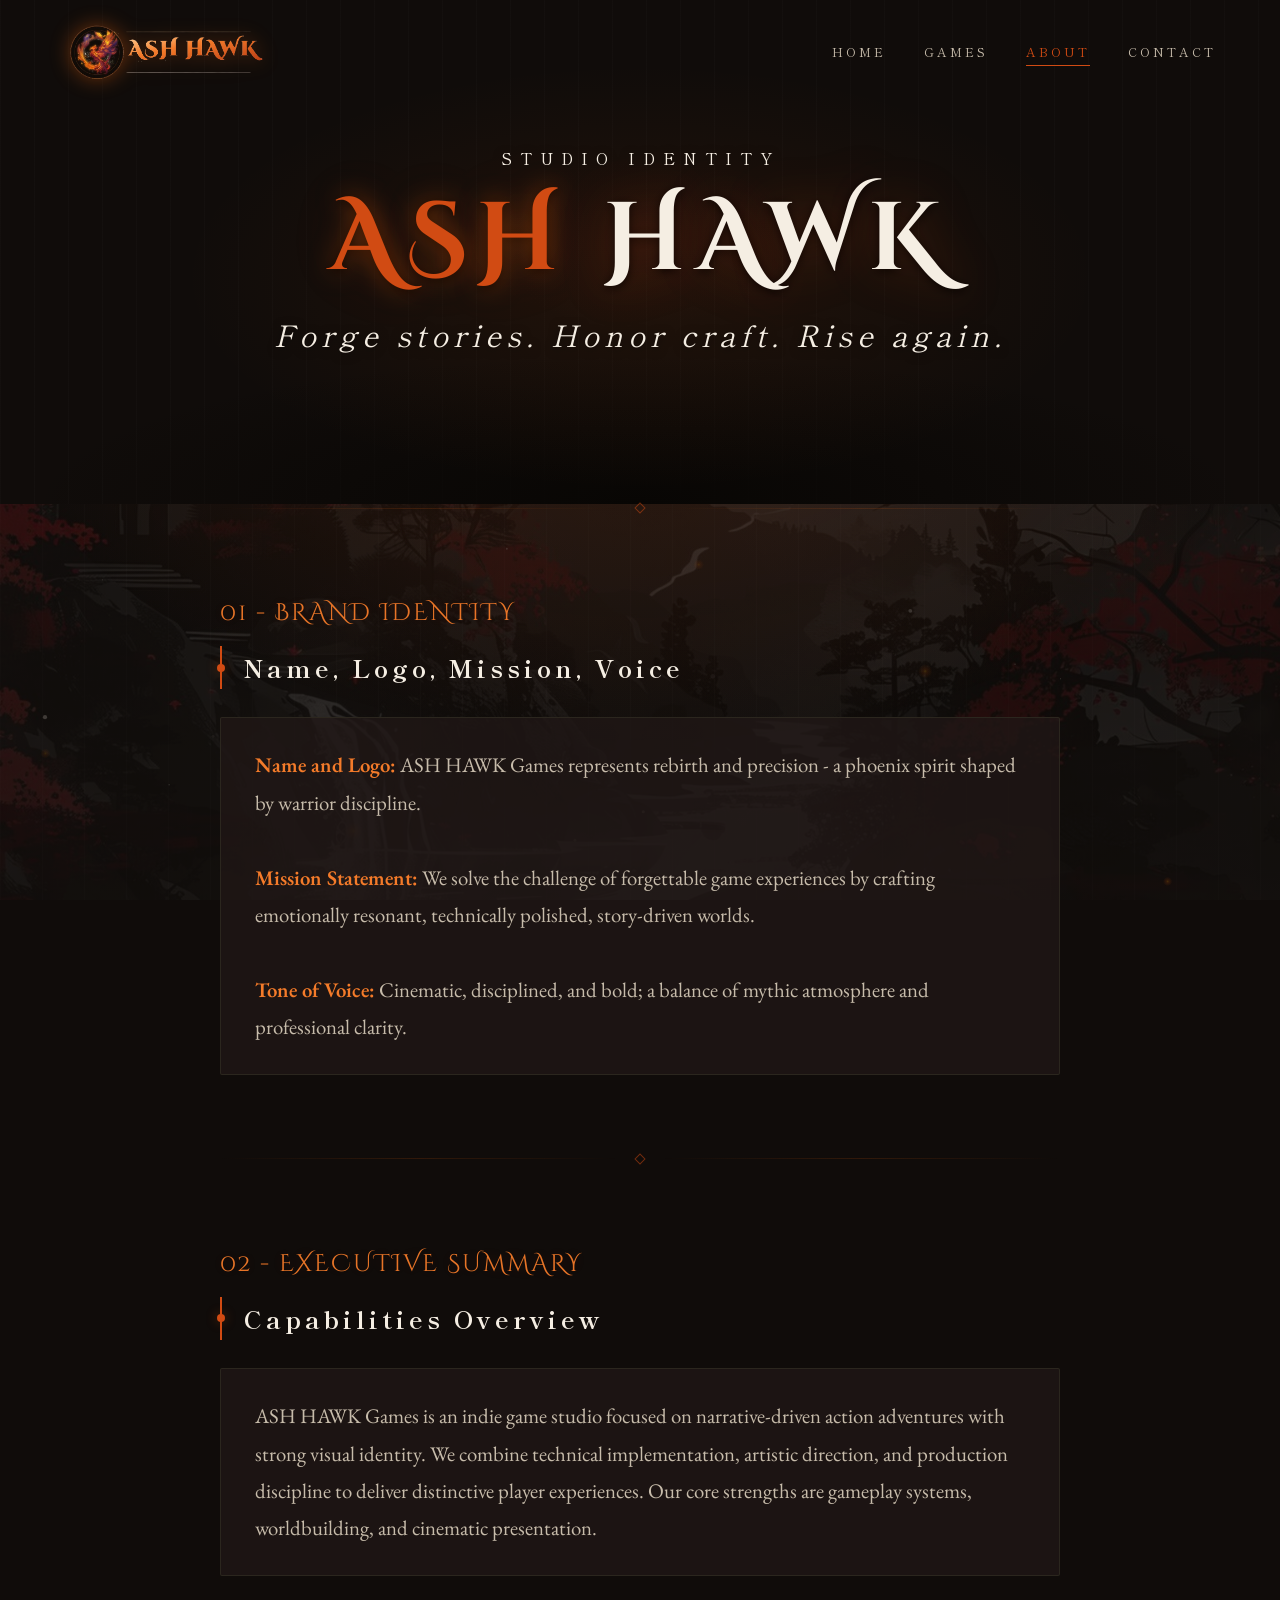
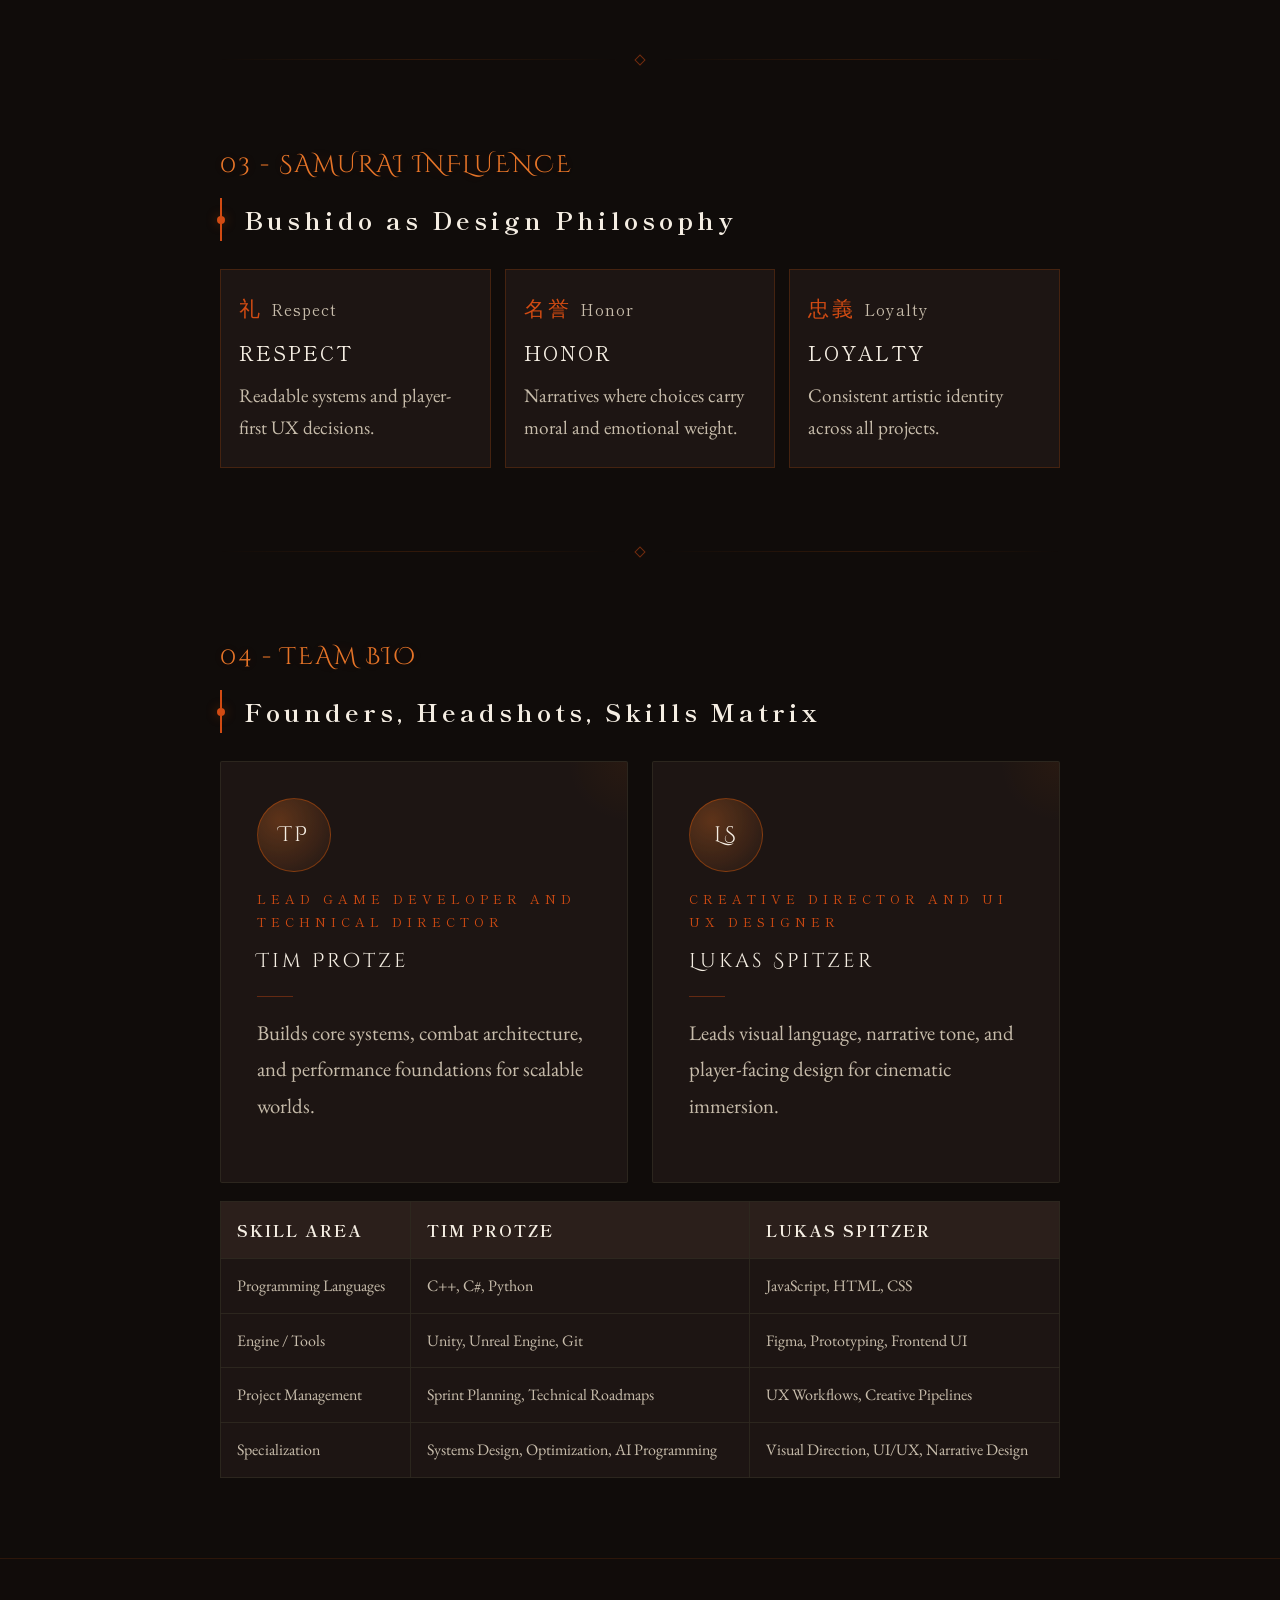
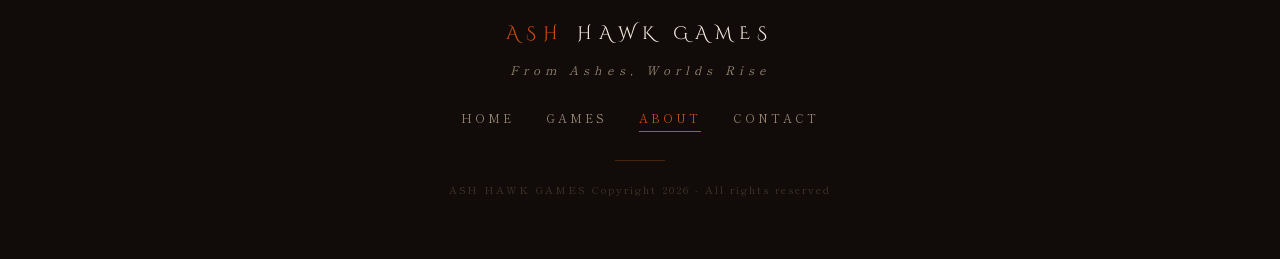
==== about.html @ 876982b3 "Website for english class" ====
﻿<!DOCTYPE html>
<html lang="en">
<head>
  <meta charset="UTF-8">
  <meta name="viewport" content="width=device-width, initial-scale=1.0">
  <title>About - ASH HAWK</title>
  <link rel="preconnect" href="https://fonts.googleapis.com">
  <link rel="preconnect" href="https://fonts.gstatic.com" crossorigin>
  <link href="https://fonts.googleapis.com/css2?family=Cinzel+Decorative:wght@400;700;900&family=Shippori+Mincho:wght@400;500;600;700;800&family=EB+Garamond:ital,wght@0,400;0,500;1,400&display=swap" rel="stylesheet">
  <link rel="stylesheet" href="styles.css">
</head>
<body>
<canvas id="particles"></canvas>

<header>
  <a href="index.html" class="logo-link">
    <img src="assets/ash-hawk-phoenix-logo_2.png" alt="ASH HAWK Games logo" class="site-logo">
  </a>
  <nav>
    <a href="index.html">Home</a>
    <a href="games.html">Games</a>
    <a href="about.html">About</a>
    <a href="contact.html">Contact</a>
  </nav>
</header>

<section class="hero" style="min-height:56vh;">
  <div class="hero-bg"></div>
  <div class="hero-content">
    <p class="hero-eyebrow">Studio Identity</p>
    <h1 class="hero-title"><span class="accent">ASH</span> HAWK</h1>
    <p class="hero-tagline">Forge stories. Honor craft. Rise again.</p>
  </div>
</section>

<main>
  <div class="page-divider"><span class="divider-diamond"></span></div>

  <section class="section">
    <span class="section-label">01 - Brand Identity</span>
    <h2 class="section-title">Name, Logo, Mission, Voice</h2>
    <div class="card">
      <b>Name and Logo:</b> ASH HAWK Games represents rebirth and precision - a phoenix spirit shaped by warrior discipline.<br><br>
      <b>Mission Statement:</b> We solve the challenge of forgettable game experiences by crafting emotionally resonant, technically polished, story-driven worlds.<br><br>
      <b>Tone of Voice:</b> Cinematic, disciplined, and bold; a balance of mythic atmosphere and professional clarity.
    </div>
  </section>

  <div class="page-divider"><span class="divider-diamond"></span></div>

  <section class="section">
    <span class="section-label">02 - Executive Summary</span>
    <h2 class="section-title">Capabilities Overview</h2>
    <div class="card">
      ASH HAWK Games is an indie game studio focused on narrative-driven action adventures with strong visual identity.
      We combine technical implementation, artistic direction, and production discipline to deliver distinctive player experiences.
      Our core strengths are gameplay systems, worldbuilding, and cinematic presentation.
    </div>
  </section>

  <div class="page-divider"><span class="divider-diamond"></span></div>

  <section class="section">
    <span class="section-label">03 - Samurai Influence</span>
    <h2 class="section-title">Bushido as Design Philosophy</h2>
    <div class="samurai-grid">
      <article class="samurai-card">
        <p class="samurai-key">礼 <span class="kanji-translation">Respect</span></p>
        <p class="samurai-meaning">Respect</p>
        <p class="samurai-text">Readable systems and player-first UX decisions.</p>
      </article>
      <article class="samurai-card">
        <p class="samurai-key">名誉 <span class="kanji-translation">Honor</span></p>
        <p class="samurai-meaning">Honor</p>
        <p class="samurai-text">Narratives where choices carry moral and emotional weight.</p>
      </article>
      <article class="samurai-card">
        <p class="samurai-key">忠義 <span class="kanji-translation">Loyalty</span></p>
        <p class="samurai-meaning">Loyalty</p>
        <p class="samurai-text">Consistent artistic identity across all projects.</p>
      </article>
    </div>
  </section>

  <div class="page-divider"><span class="divider-diamond"></span></div>

  <section class="section">
    <span class="section-label">04 - Team Bio</span>
    <h2 class="section-title">Founders, Headshots, Skills Matrix</h2>
    <div class="team-grid">
      <article class="team-card">
        <div class="headshot-placeholder">TP</div>
        <div class="team-role">Lead Game Developer and Technical Director</div>
        <div class="team-name">Tim Protze</div>
        <div class="team-rule"></div>
        <p class="team-bio">
          Builds core systems, combat architecture, and performance foundations for scalable worlds.
        </p>
      </article>
      <article class="team-card">
        <div class="headshot-placeholder">LS</div>
        <div class="team-role">Creative Director and UI UX Designer</div>
        <div class="team-name">Lukas Spitzer</div>
        <div class="team-rule"></div>
        <p class="team-bio">
          Leads visual language, narrative tone, and player-facing design for cinematic immersion.
        </p>
      </article>
    </div>

    <div class="skills-matrix-wrap">
      <table class="skills-matrix">
        <thead>
          <tr>
            <th>Skill Area</th>
            <th>Tim Protze</th>
            <th>Lukas Spitzer</th>
          </tr>
        </thead>
        <tbody>
          <tr>
            <td>Programming Languages</td>
            <td>C++, C#, Python</td>
            <td>JavaScript, HTML, CSS</td>
          </tr>
          <tr>
            <td>Engine / Tools</td>
            <td>Unity, Unreal Engine, Git</td>
            <td>Figma, Prototyping, Frontend UI</td>
          </tr>
          <tr>
            <td>Project Management</td>
            <td>Sprint Planning, Technical Roadmaps</td>
            <td>UX Workflows, Creative Pipelines</td>
          </tr>
          <tr>
            <td>Specialization</td>
            <td>Systems Design, Optimization, AI Programming</td>
            <td>Visual Direction, UI/UX, Narrative Design</td>
          </tr>
        </tbody>
      </table>
    </div>
  </section>
</main>

<footer>
  <div class="footer-logo"><span>ASH</span> HAWK GAMES</div>
  <div class="footer-tagline">From Ashes, Worlds Rise</div>
  <nav class="footer-nav">
    <a href="index.html">Home</a>
    <a href="games.html">Games</a>
    <a href="about.html">About</a>
    <a href="contact.html">Contact</a>
  </nav>
  <div class="footer-rule"></div>
  <p class="footer-copy">ASH HAWK GAMES Copyright 2026 - All rights reserved</p>
</footer>

<script src="script.js"></script>
</body>
</html>
---- styles.css ----
﻿/* ============================================================
   ASH HAWK GAMES - STYLES
   Ghost of Tsushima x Phoenix from Ash
   ============================================================ */

@import url('https://fonts.googleapis.com/css2?family=Cinzel+Decorative:wght@400;700;900&family=Shippori+Mincho:wght@400;500;600;700;800&family=EB+Garamond:ital,wght@0,400;0,500;1,400&display=swap');

/* === VARIABLES === */
:root {
  --black:      #100c0a;
  --deep:       #171110;
  --dark:       #211816;
  --ash-dark:   #2a1f1b;
  --ash:        #3a2c26;
  --ember:      #d14b13;
  --ember-light:#f47b2a;
  --fire:       #ffb347;
  --crimson:    #9f2a20;
  --silver:     #c7bcab;
  --cream:      #f5eee3;
  --muted:      #9b8874;

  --font-title: 'Cinzel Decorative', serif;
  --font-jp:    'Shippori Mincho', serif;
  --font-body:  'EB Garamond', serif;

  --trans: 0.4s cubic-bezier(0.25,0.46,0.45,0.94);
  --glow: 0 0 25px rgba(212,88,10,0.5), 0 0 60px rgba(212,88,10,0.15);
  --glow-sm: 0 0 12px rgba(212,88,10,0.4);
}

/* === RESET === */
*, *::before, *::after { box-sizing: border-box; margin: 0; padding: 0; }

html { scroll-behavior: smooth; }

body {
  background: var(--black);
  color: var(--cream);
  font-family: var(--font-body);
  font-size: 1.1rem;
  line-height: 1.75;
  overflow-x: hidden;
  position: relative;
}

body::before {
  content: '';
  position: fixed;
  inset: 0;
  background:
    linear-gradient(to bottom, rgba(16,12,10,0.72), rgba(16,12,10,0.82)),
    url("assets/red-and-black-japanese-scenery-painting.jpg");
  background-size: cover, cover;
  background-position: center, center;
  background-repeat: no-repeat;
  opacity: 0.66;
  z-index: -2;
  pointer-events: none;
}

body::after {
  content: '';
  position: fixed;
  inset: 0;
  background:
    radial-gradient(ellipse 74% 60% at 50% 42%, rgba(209,75,19,0.14), transparent 68%),
    repeating-linear-gradient(
      90deg,
      rgba(255,255,255,0.012) 0px,
      rgba(255,255,255,0.012) 1px,
      transparent 1px,
      transparent 42px
    );
  z-index: -1;
  pointer-events: none;
}

img, svg { display: block; }

::-webkit-scrollbar { width: 3px; }
::-webkit-scrollbar-track { background: var(--black); }
::-webkit-scrollbar-thumb { background: var(--ember); border-radius: 2px; }

/* === CANVAS PARTICLES === */
#particles {
  position: fixed;
  inset: 0;
  pointer-events: none;
  z-index: 0;
}

/* === HEADER === */
header {
  position: fixed;
  top: 0; left: 0; right: 0;
  z-index: 100;
  display: flex;
  align-items: center;
  justify-content: space-between;
  padding: 22px 64px;
  transition: var(--trans);
}

header.scrolled {
  background: rgba(16,12,10,0.78);
  backdrop-filter: blur(14px);
  -webkit-backdrop-filter: blur(14px);
  border-bottom: 1px solid rgba(209,75,19,0.32);
  padding: 14px 64px;
}

.logo-link {
  text-decoration: none;
  display: flex;
  align-items: center;
  line-height: 0;
}

.site-logo {
  width: clamp(148px, 16vw, 210px);
  height: auto;
  filter: drop-shadow(0 0 10px rgba(212,88,10,0.45));
  transition: transform var(--trans), filter var(--trans), opacity var(--trans);
}

.logo-link:hover .site-logo {
  transform: translateY(-1px) scale(1.02);
  filter: drop-shadow(0 0 14px rgba(244,123,42,0.55));
  opacity: 0.96;
}

nav { display: flex; gap: 38px; }

nav a {
  font-family: var(--font-jp);
  font-size: 0.78rem;
  letter-spacing: 3px;
  text-transform: uppercase;
  color: var(--silver);
  text-decoration: none;
  position: relative;
  padding-bottom: 3px;
  transition: color var(--trans);
}

nav a::after {
  content: '';
  position: absolute;
  bottom: 0; left: 0;
  width: 0; height: 1px;
  background: var(--ember);
  transition: width var(--trans);
}

nav a:hover, nav a.active { color: var(--cream); }
nav a:hover::after, nav a.active::after { width: 100%; }
nav a.active { color: var(--ember); }

/* === HERO === */
.hero {
  position: relative;
  min-height: 100vh;
  display: flex;
  align-items: center;
  justify-content: center;
  overflow: hidden;
  z-index: 1;
}

.hero-bg {
  position: absolute;
  inset: 0;
  background:
    radial-gradient(ellipse 55% 65% at 50% 55%, rgba(212,88,10,0.09) 0%, transparent 65%),
    radial-gradient(ellipse 25% 30% at 50% 48%, rgba(140,26,26,0.07) 0%, transparent 55%),
    radial-gradient(ellipse 80% 50% at 50% 100%, rgba(8,6,4,1) 0%, transparent 60%),
    repeating-linear-gradient(
      90deg,
      rgba(255,255,255,0.015) 0px,
      rgba(255,255,255,0.015) 1px,
      transparent 1px,
      transparent 34px
    ),
    var(--black);
}

.hero-phoenix-bg {
  position: absolute;
  inset: 0;
  z-index: 1;
  background-image:
    linear-gradient(to bottom, rgba(16,12,10,0.14) 0%, rgba(16,12,10,0.42) 58%, rgba(16,12,10,0.72) 100%),
    radial-gradient(ellipse 68% 60% at 50% 44%, rgba(244,123,42,0.18) 0%, rgba(244,123,42,0.05) 58%, transparent 78%),
    url("assets/red-and-black-japanese-scenery-painting.jpg");
  background-size: cover, cover, cover;
  background-position: center, center, center 44%;
  background-repeat: no-repeat;
  filter: saturate(1.12) contrast(1.04) brightness(0.9);
  opacity: 1;
  animation: heroBgBreath 9s ease-in-out infinite;
}

.hero-phoenix-bg::after {
  content: "";
  position: absolute;
  left: 0;
  right: 0;
  bottom: 0;
  height: 34%;
  background: linear-gradient(to bottom, rgba(16,12,10,0), rgba(16,12,10,0.5) 56%, rgba(16,12,10,0.7) 100%);
}

.hero-fire-glow {
  position: absolute;
  inset: 0;
  z-index: 2;
  background:
    radial-gradient(ellipse 44% 34% at 50% 62%, rgba(244,123,42,0.22) 0%, rgba(244,123,42,0.08) 46%, transparent 72%),
    radial-gradient(ellipse 24% 22% at 12% 72%, rgba(255,179,71,0.2) 0%, transparent 70%),
    radial-gradient(ellipse 24% 22% at 88% 72%, rgba(255,179,71,0.18) 0%, transparent 70%);
  mix-blend-mode: screen;
  opacity: 0.64;
  pointer-events: none;
  animation: fireGlowPulse 4.8s ease-in-out infinite;
}

.hero-phoenix-figure {
  position: absolute;
  left: 50%;
  bottom: 44px;
  transform: translateX(-50%);
  width: min(610px, 70vw);
  z-index: 2;
  pointer-events: none;
  filter: drop-shadow(0 0 16px rgba(240,116,40,0.5)) drop-shadow(0 0 44px rgba(212,88,10,0.28));
  animation: phoenixFloat 4.8s ease-in-out infinite, phoenixFlicker 3.6s ease-in-out infinite;
}

.hero-phoenix-figure img {
  width: 100%;
  height: auto;
  object-fit: contain;
  opacity: 0.72;
}

@keyframes phoenixFloat {
  0%, 100% { transform: translateX(-50%) translateY(0) scale(1); }
  50% { transform: translateX(-50%) translateY(-10px) scale(1.015); }
}

@keyframes phoenixFlicker {
  0%, 100% { opacity: 0.92; }
  50% { opacity: 1; }
}

@keyframes heroBgBreath {
  0%, 100% { transform: scale(1); }
  50% { transform: scale(1.02); }
}

@keyframes fireGlowPulse {
  0%, 100% { opacity: 0.56; }
  50% { opacity: 0.72; }
}

/* Japanese circle motif */
.hero-circle {
  position: absolute;
  width: 380px;
  height: 380px;
  border-radius: 50%;
  border: 1px solid rgba(212,88,10,0.18);
  background: radial-gradient(circle, rgba(212,88,10,0.06) 0%, rgba(212,88,10,0.02) 40%, transparent 70%);
  top: 50%; left: 50%;
  transform: translate(-50%, -52%);
  animation: circleBreath 7s ease-in-out infinite;
}

.hero-circle-inner {
  position: absolute;
  width: 300px;
  height: 300px;
  border-radius: 50%;
  border: 1px solid rgba(212,88,10,0.1);
  top: 50%; left: 50%;
  transform: translate(-50%, -52%);
  animation: circleBreath 7s ease-in-out infinite 0.5s;
}

@keyframes circleBreath {
  0%,100% { opacity: 0.5; transform: translate(-50%,-52%) scale(1); }
  50%      { opacity: 1;   transform: translate(-50%,-52%) scale(1.025); border-color: rgba(212,88,10,0.3); }
}

/* Kanji vertical decorations */
.hero-kanji {
  position: absolute;
  top: 50%; transform: translateY(-50%);
  writing-mode: vertical-rl;
  font-family: var(--font-jp);
  font-size: 0.7rem;
  letter-spacing: 10px;
  color: rgba(154,144,128,0.22);
  user-select: none;
}
.hero-kanji--left  { left: 70px; }
.hero-kanji--right { right: 70px; text-orientation: mixed; }

/* Hero content */
.hero-content {
  position: relative;
  z-index: 4;
  text-align: center;
  display: flex;
  flex-direction: column;
  align-items: center;
  gap: 18px;
  animation: heroReveal 1.8s cubic-bezier(0.25,0.46,0.45,0.94) both;
  padding: 0;
  text-shadow: 0 2px 10px rgba(0,0,0,0.5);
}

@keyframes heroReveal {
  from { opacity: 0; transform: translateY(28px); }
  to   { opacity: 1; transform: translateY(0); }
}

.hero-eyebrow {
  font-family: var(--font-jp);
  font-size: 1.0rem;
  letter-spacing: 8px;
  color: var(--cream);
  text-transform: uppercase;
}

.hero-title {
  font-family: var(--font-title);
  font-size: clamp(2.8rem, 7.5vw, 6.2rem);
  color: var(--cream);
  letter-spacing: 10px;
  line-height: 1.05;
  text-shadow: 0 0 50px rgba(209,75,19,0.26), 0 2px 10px rgba(0,0,0,0.85);
}

.hero-title .accent { color: var(--ember); text-shadow: var(--glow), 0 2px 8px rgba(0,0,0,0.9); }

.hero-rule {
  display: flex;
  align-items: center;
  gap: 16px;
  width: 180px;
}

.hero-rule::before,
.hero-rule::after {
  content: '';
  flex: 1;
  height: 1px;
  background: linear-gradient(to right, transparent, rgba(212,88,10,0.5));
}

.hero-rule::after { background: linear-gradient(to left, transparent, rgba(212,88,10,0.5)); }

.hero-rule-dot {
  width: 7px; height: 7px;
  background: var(--ember);
  border-radius: 50%;
  box-shadow: var(--glow-sm);
  flex-shrink: 0;
}

.hero-tagline {
  font-family: var(--font-jp);
  font-size: clamp(1.85rem, 1.8vw, 2.1rem);
  color: var(--cream);
  letter-spacing: 5px;
  font-style: italic;
}

.hero-cta {
  margin-top: 10px;
  display: inline-block;
  padding: 13px 42px;
  font-family: var(--font-jp);
  font-size: 0.78rem;
  letter-spacing: 5px;
  text-transform: uppercase;
  color: var(--cream);
  border: 1px solid rgba(245,168,0,0.72);
  background: linear-gradient(135deg, rgba(159,42,32,0.75), rgba(244,123,42,0.38));
  box-shadow: 0 8px 20px rgba(0,0,0,0.36), 0 0 18px rgba(212,88,10,0.32);
  text-decoration: none;
  position: relative;
  overflow: hidden;
  transition: color var(--trans);
}

.hero-cta::before {
  content: '';
  position: absolute;
  inset: 0;
  background: var(--ember);
  transform: scaleX(0);
  transform-origin: left;
  transition: transform 0.5s cubic-bezier(0.25,0.46,0.45,0.94);
  z-index: -1;
}

.hero-cta:hover {
  color: var(--cream);
  border-color: rgba(245,168,0,0.95);
  box-shadow: 0 10px 24px rgba(0,0,0,0.4), 0 0 28px rgba(245,168,0,0.3);
}
.hero-cta:hover::before { transform: scaleX(1); }

/* Mountain silhouette */
.hero-mountains {
  position: absolute;
  bottom: 0; left: 0; right: 0;
  height: 220px;
  pointer-events: none;
  z-index: 3;
}

.hero-mountains svg { width: 100%; height: 100%; }

/* Scroll indicator */
.scroll-indicator {
  position: absolute;
  bottom: 35px;
  left: 50%;
  transform: translateX(-50%);
  z-index: 5;
  display: flex;
  flex-direction: column;
  align-items: center;
  gap: 8px;
  animation: scrollFade 2.5s ease-in-out 2s both;
}

@keyframes scrollFade {
  from { opacity: 0; transform: translateX(-50%) translateY(10px); }
  to   { opacity: 1; transform: translateX(-50%) translateY(0); }
}

.scroll-line {
  width: 1px;
  height: 40px;
  background: linear-gradient(to bottom, var(--ember), transparent);
  animation: scrollLine 2s ease-in-out infinite;
}

@keyframes scrollLine {
  0%,100% { transform: scaleY(1); opacity: 0.6; }
  50%      { transform: scaleY(1.3); opacity: 1; }
}

.scroll-text {
  font-family: var(--font-jp);
  font-size: 0.6rem;
  letter-spacing: 4px;
  color: var(--muted);
  text-transform: uppercase;
}

/* === MAIN CONTENT === */
main { position: relative; z-index: 1; }

/* === SECTION REVEAL === */
.section {
  max-width: 920px;
  margin: 0 auto;
  padding: 80px 40px;
  opacity: 0;
  transform: translateY(36px);
  transition: opacity 0.9s ease, transform 0.9s ease;
}

.section.show {
  opacity: 1;
  transform: translateY(0);
}

/* Staggered children */
.section.show .card:nth-child(1) { transition-delay: 0.1s; }
.section.show .card:nth-child(2) { transition-delay: 0.2s; }
.section.show .card:nth-child(3) { transition-delay: 0.3s; }

/* Page divider */
.page-divider {
  max-width: 920px;
  margin: 0 auto;
  padding: 0 40px;
  display: flex;
  align-items: center;
  gap: 0;
  opacity: 0.5;
}

.page-divider::before,
.page-divider::after {
  content: '';
  flex: 1;
  height: 1px;
  background: linear-gradient(to right, transparent, rgba(212,88,10,0.35), transparent);
}

.divider-diamond {
  width: 8px; height: 8px;
  border: 1px solid var(--ember);
  transform: rotate(45deg);
  margin: 0 18px;
  flex-shrink: 0;
}

/* === SECTION TITLE === */
h2.section-title {
  font-family: var(--font-jp);
  font-size: 1.55rem;
  font-weight: 700;
  color: var(--cream);
  letter-spacing: 4px;
  padding-left: 22px;
  margin-bottom: 28px;
  border-left: 2px solid var(--ember);
  position: relative;
  display: block;
}

h2.section-title::before {
  content: '';
  position: absolute;
  left: -5px; top: 50%;
  transform: translateY(-50%);
  width: 8px; height: 8px;
  background: var(--ember);
  border-radius: 50%;
  box-shadow: var(--glow-sm);
}

.section-label {
  display: inline-block;
  font-family: var(--font-title);
  font-size: 1.5rem;
  color: var(--ember-light);
  letter-spacing: 2px;
  opacity: 0.95;
  margin-bottom: 12px;
  text-transform: uppercase;
  text-shadow: 0 0 14px rgba(212,88,10,0.2);
}

/* === CARDS === */
.card {
  background: rgba(33,24,22,0.78);
  padding: 28px 34px;
  margin-bottom: 16px;
  border: 1px solid rgba(46,40,32,0.9);
  border-radius: 2px;
  color: var(--silver);
  font-size: 1.3rem;
  line-height: 1.8;
  transition: var(--trans);
  position: relative;
  overflow: hidden;
}

.card::before {
  content: '';
  position: absolute;
  left: 0; top: 0; bottom: 0;
  width: 2px;
  background: transparent;
  transition: var(--trans);
}

.card:last-child { margin-bottom: 0; }

.card:hover {
  border-color: rgba(212,88,10,0.28);
  color: var(--cream);
  transform: translateX(5px);
}

.card:hover::before {
  background: var(--ember);
  box-shadow: var(--glow-sm);
}

.card b {
  color: var(--ember-light);
  font-weight: 600;
}

.pillars-grid {
  margin-top: 16px;
  display: grid;
  grid-template-columns: repeat(3, minmax(0, 1fr));
  gap: 14px;
}

.pillar-card {
  background: rgba(33,24,22,0.78);
  border: 1px solid rgba(46,40,32,0.9);
  padding: 22px 18px;
  text-align: center;
  transition: var(--trans);
}

.pillar-card:hover {
  border-color: rgba(212,88,10,0.32);
  transform: translateY(-3px);
}

.pillar-title {
  font-family: var(--font-title);
  font-size: 1.35rem;
  letter-spacing: 3px;
  color: var(--ember);
  margin-bottom: 8px;
}

.pillar-sub {
  font-family: var(--font-jp);
  color: var(--silver);
  font-size: 0.92rem;
  letter-spacing: 2px;
  text-transform: uppercase;
}

.section-cta {
  margin-top: 18px;
}

.samurai-grid {
  margin-top: 16px;
  display: grid;
  grid-template-columns: repeat(3, minmax(0, 1fr));
  gap: 14px;
}

.samurai-card {
  background: rgba(33,24,22,0.8);
  border: 1px solid rgba(212,88,10,0.22);
  padding: 22px 18px;
  transition: var(--trans);
}

.samurai-card:hover {
  transform: translateY(-3px);
  border-color: rgba(245,168,0,0.42);
  box-shadow: 0 14px 34px rgba(0,0,0,0.45);
}

.samurai-key {
  font-family: var(--font-title);
  color: var(--ember);
  letter-spacing: 3px;
  font-size: 1.3rem;
  margin-bottom: 6px;
}

.kanji-translation {
  font-family: var(--font-jp);
  color: var(--silver);
  font-size: 0.74em;
  letter-spacing: 1px;
}

.samurai-meaning {
  font-family: var(--font-jp);
  color: var(--cream);
  letter-spacing: 2px;
  text-transform: uppercase;
  font-size: 1.25rem;
  margin-bottom: 10px;
}

.samurai-text {
  color: var(--silver);
  font-size: 1.2rem;
  line-height: 1.7;
}

.skills-matrix-wrap {
  margin-top: 18px;
  overflow-x: auto;
}

.skills-matrix {
  width: 100%;
  border-collapse: collapse;
  border: 1px solid rgba(46,40,32,0.9);
  min-width: 640px;
  background: rgba(33,24,22,0.84);
}

.skills-matrix th,
.skills-matrix td {
  border: 1px solid rgba(46,40,32,0.9);
  padding: 14px 16px;
  text-align: left;
  vertical-align: top;
}

.skills-matrix th {
  font-family: var(--font-jp);
  font-size: 1.0rem;
  letter-spacing: 2px;
  color: var(--cream);
  text-transform: uppercase;
  background: rgba(45,33,28,0.9);
}

.skills-matrix td {
  color: var(--silver);
  font-size: 1.0rem;
  line-height: 1.6;
}

/* === GAME HERO === */
.game-hero {
  position: relative;
  min-height: 80vh;
  display: flex;
  align-items: center;
  justify-content: center;
  overflow: hidden;
  z-index: 1;
}

.game-hero-bg {
  position: absolute; inset: 0;
  background:
    radial-gradient(ellipse 60% 80% at 50% 60%, rgba(140,26,26,0.1) 0%, transparent 60%),
    radial-gradient(ellipse 40% 50% at 30% 40%, rgba(212,88,10,0.07) 0%, transparent 50%),
    radial-gradient(ellipse 40% 50% at 70% 40%, rgba(212,88,10,0.07) 0%, transparent 50%),
    var(--black);
}

.game-hero-content {
  position: relative;
  z-index: 5;
  text-align: center;
  animation: heroReveal 1.8s cubic-bezier(0.25,0.46,0.45,0.94) both;
}

.game-badge {
  display: inline-block;
  font-family: var(--font-jp);
  font-size: 0.68rem;
  letter-spacing: 6px;
  color: var(--ember);
  border: 1px solid rgba(212,88,10,0.35);
  padding: 6px 20px;
  margin-bottom: 24px;
  text-transform: uppercase;
}

.game-title {
  font-family: var(--font-title);
  font-size: clamp(3rem, 8vw, 6rem);
  color: var(--cream);
  letter-spacing: 8px;
  text-shadow: 0 0 80px rgba(212,88,10,0.25), 0 2px 8px rgba(0,0,0,0.9);
  line-height: 1;
  margin-bottom: 12px;
}

.game-subtitle {
  font-family: var(--font-jp);
  font-size: 1rem;
  color: var(--ember);
  letter-spacing: 7px;
  text-transform: uppercase;
  font-style: italic;
}

/* Ash line decorations on game page */
.game-genre-tags {
  display: flex;
  justify-content: center;
  gap: 18px;
  margin-top: 28px;
  flex-wrap: wrap;
}

.genre-tag {
  font-family: var(--font-jp);
  font-size: 0.7rem;
  letter-spacing: 4px;
  padding: 6px 18px;
  border: 1px solid rgba(154,144,128,0.25);
  color: var(--silver);
  text-transform: uppercase;
}

/* === FEATURE LIST === */
.feature-list {
  list-style: none;
  display: flex;
  flex-direction: column;
  gap: 12px;
}

.feature-list li {
  display: flex;
  align-items: flex-start;
  gap: 14px;
  color: var(--silver);
  font-size: 1rem;
  line-height: 1.6;
}

.feature-list li::before {
  content: '鷹';
  font-family: var(--font-jp);
  color: var(--ember);
  font-size: 0.8rem;
  flex-shrink: 0;
  margin-top: 2px;
  opacity: 0.7;
}

/* === ABOUT / BRAND === */
.brand-grid {
  display: grid;
  grid-template-columns: 1fr 1fr;
  gap: 16px;
}

.brand-card {
  background: rgba(33,24,22,0.8);
  padding: 30px;
  border: 1px solid rgba(46,40,32,0.9);
  border-radius: 2px;
  transition: var(--trans);
}

.brand-card:hover {
  border-color: rgba(212,88,10,0.28);
  transform: translateY(-3px);
  box-shadow: 0 16px 40px rgba(0,0,0,0.4), 0 0 25px rgba(212,88,10,0.05);
}

.brand-card-label {
  font-family: var(--font-jp);
  font-size: 0.65rem;
  letter-spacing: 5px;
  color: var(--ember);
  text-transform: uppercase;
  margin-bottom: 12px;
}

.brand-card-content {
  font-family: var(--font-body);
  font-size: 1.4rem;
  color: var(--cream);
  line-height: 1.5;
}

.brand-card-sub {
  margin-top: 8px;
  font-size: 0.95rem;
  color: var(--silver);
}

/* === TEAM === */
.team-grid {
  display: grid;
  grid-template-columns: 1fr 1fr;
  gap: 24px;
}

.team-card {
  background: rgba(33,24,22,0.8);
  padding: 36px;
  border: 1px solid rgba(46,40,32,0.9);
  border-radius: 2px;
  transition: var(--trans);
  position: relative;
  overflow: hidden;
}

.team-card::after {
  content: '';
  position: absolute;
  top: 0; right: 0;
  width: 60px; height: 60px;
  background: radial-gradient(circle at top right, rgba(212,88,10,0.06), transparent 70%);
  transition: var(--trans);
}

.team-card:hover {
  border-color: rgba(212,88,10,0.35);
  transform: translateY(-4px);
  box-shadow: 0 20px 50px rgba(0,0,0,0.5), 0 0 30px rgba(212,88,10,0.06);
}

.headshot-placeholder {
  width: 74px;
  height: 74px;
  border-radius: 50%;
  border: 1px solid rgba(212,88,10,0.45);
  background: radial-gradient(circle at 30% 30%, rgba(244,123,42,0.3), rgba(33,24,22,0.94));
  color: var(--cream);
  font-family: var(--font-title);
  font-size: 1.3rem;
  letter-spacing: 2px;
  display: grid;
  place-items: center;
  margin-bottom: 16px;
}

.team-card:hover::after {
  background: radial-gradient(circle at top right, rgba(212,88,10,0.12), transparent 70%);
}

.team-role {
  font-family: var(--font-jp);
  font-size: 0.8rem;
  letter-spacing: 5px;
  color: var(--ember);
  text-transform: uppercase;
  margin-bottom: 10px;
}

.team-name {
  font-family: var(--font-title);
  font-size: 1.25rem;
  color: var(--cream);
  letter-spacing: 3px;
  margin-bottom: 6px;
}

.team-rule {
  width: 36px; height: 1px;
  background: var(--ember);
  opacity: 0.4;
  margin: 18px 0;
}

.team-bio {
  font-size: 1.3rem;
  color: var(--silver);
  line-height: 1.75;
  margin-bottom: 22px;
}

.skills-wrap {
  display: flex;
  flex-wrap: wrap;
  gap: 8px;
}

.skill-pill {
  font-family: var(--font-jp);
  font-size: 0.65rem;
  letter-spacing: 2px;
  padding: 4px 14px;
  border: 1px solid rgba(212,88,10,0.25);
  color: var(--muted);
  transition: var(--trans);
  border-radius: 1px;
}

.skill-pill:hover {
  border-color: var(--ember);
  color: var(--ember);
}

/* === CONTACT === */
.contact-grid {
  display: grid;
  grid-template-columns: 1fr 1fr;
  gap: 20px;
  margin-bottom: 20px;
}

.contact-block {
  background: rgba(33,24,22,0.8);
  padding: 32px;
  border: 1px solid rgba(46,40,32,0.9);
  transition: var(--trans);
}

.contact-block:hover {
  border-color: rgba(212,88,10,0.3);
}

.contact-label {
  font-family: var(--font-jp);
  font-size: 0.65rem;
  letter-spacing: 5px;
  color: var(--ember);
  text-transform: uppercase;
  margin-bottom: 12px;
}

.contact-value {
  font-family: var(--font-body);
  font-size: 1.15rem;
  color: var(--cream);
}

.contact-value a {
  color: var(--ember-light);
  text-decoration: none;
  transition: color var(--trans);
}

.contact-value a:hover { color: var(--fire); }

.contact-note {
  font-family: var(--font-jp);
  font-size: 0.75rem;
  color: var(--silver);
  margin-top: 8px;
  letter-spacing: 1px;
}

/* Tone/keywords pills */
.keyword-row {
  display: flex;
  gap: 12px;
  flex-wrap: wrap;
  margin-top: 10px;
}

.keyword {
  font-family: var(--font-jp);
  font-size: 0.72rem;
  letter-spacing: 3px;
  padding: 6px 18px;
  border: 1px solid rgba(154,144,128,0.25);
  color: var(--silver);
}

/* Slogan highlight */
.slogan-card {
  text-align: center;
  padding: 48px 40px;
  background: rgba(33,24,22,0.8);
  border: 1px solid rgba(212,88,10,0.2);
  position: relative;
  overflow: hidden;
}

.slogan-card::before,
.slogan-card::after {
  content: '';
  position: absolute;
  width: 60px; height: 60px;
  border: 1px solid rgba(212,88,10,0.2);
}

.slogan-card::before { top: 12px; left: 12px; border-right: none; border-bottom: none; }
.slogan-card::after  { bottom: 12px; right: 12px; border-left: none; border-top: none; }

.slogan-text {
  font-family: var(--font-title);
  font-size: clamp(1.3rem, 3vw, 2rem);
  color: var(--cream);
  letter-spacing: 4px;
  text-shadow: 0 0 40px rgba(212,88,10,0.15);
}

.slogan-text em {
  color: var(--ember);
  font-style: normal;
}

/* === FOOTER === */
footer {
  position: relative;
  z-index: 1;
  padding: 60px 64px;
  text-align: center;
  border-top: 1px solid rgba(212,88,10,0.14);
  background: rgba(18,13,11,0.86);
}

.footer-logo {
  font-family: var(--font-title);
  font-size: 1.1rem;
  letter-spacing: 7px;
  color: var(--cream);
  margin-bottom: 10px;
}

.footer-logo span { color: var(--ember); }

.footer-tagline {
  font-family: var(--font-jp);
  font-size: 0.75rem;
  letter-spacing: 5px;
  color: var(--muted);
  font-style: italic;
  margin-bottom: 28px;
}

.footer-nav {
  display: flex;
  justify-content: center;
  gap: 32px;
  margin-bottom: 28px;
}

.footer-nav a {
  font-family: var(--font-jp);
  font-size: 0.72rem;
  letter-spacing: 3px;
  color: var(--muted);
  text-decoration: none;
  transition: color var(--trans);
}

.footer-nav a:hover { color: var(--ember); }

.footer-rule {
  width: 50px; height: 1px;
  background: rgba(212,88,10,0.3);
  margin: 0 auto 20px;
}

.footer-copy {
  font-family: var(--font-jp);
  font-size: 0.65rem;
  letter-spacing: 2px;
  color: rgba(90,80,64,0.6);
}

/* === RESPONSIVE === */
@media (max-width: 900px) {
  header, header.scrolled { padding-left: 28px; padding-right: 28px; }
  .hero-kanji { display: none; }
  .hero-phoenix-figure { width: min(500px, 84vw); bottom: 66px; }
  .section { padding: 60px 28px; }
  .brand-grid { grid-template-columns: 1fr; }
  .team-grid { grid-template-columns: 1fr; }
  .contact-grid { grid-template-columns: 1fr; }
  .pillars-grid { grid-template-columns: 1fr; }
  .samurai-grid { grid-template-columns: 1fr; }
  footer { padding: 48px 28px; }
}

@media (max-width: 600px) {
  header, header.scrolled {
    padding-left: 16px;
    padding-right: 16px;
    gap: 12px;
  }
  .site-logo { width: clamp(112px, 28vw, 148px); }
  nav { gap: 18px; }
  nav a { font-size: 0.7rem; letter-spacing: 2px; }
  .hero-circle { width: 260px; height: 260px; }
  .hero-circle-inner { width: 200px; height: 200px; }
  .hero-phoenix-figure { width: min(380px, 88vw); bottom: 80px; }
  .footer-nav { flex-wrap: wrap; gap: 18px; }
}
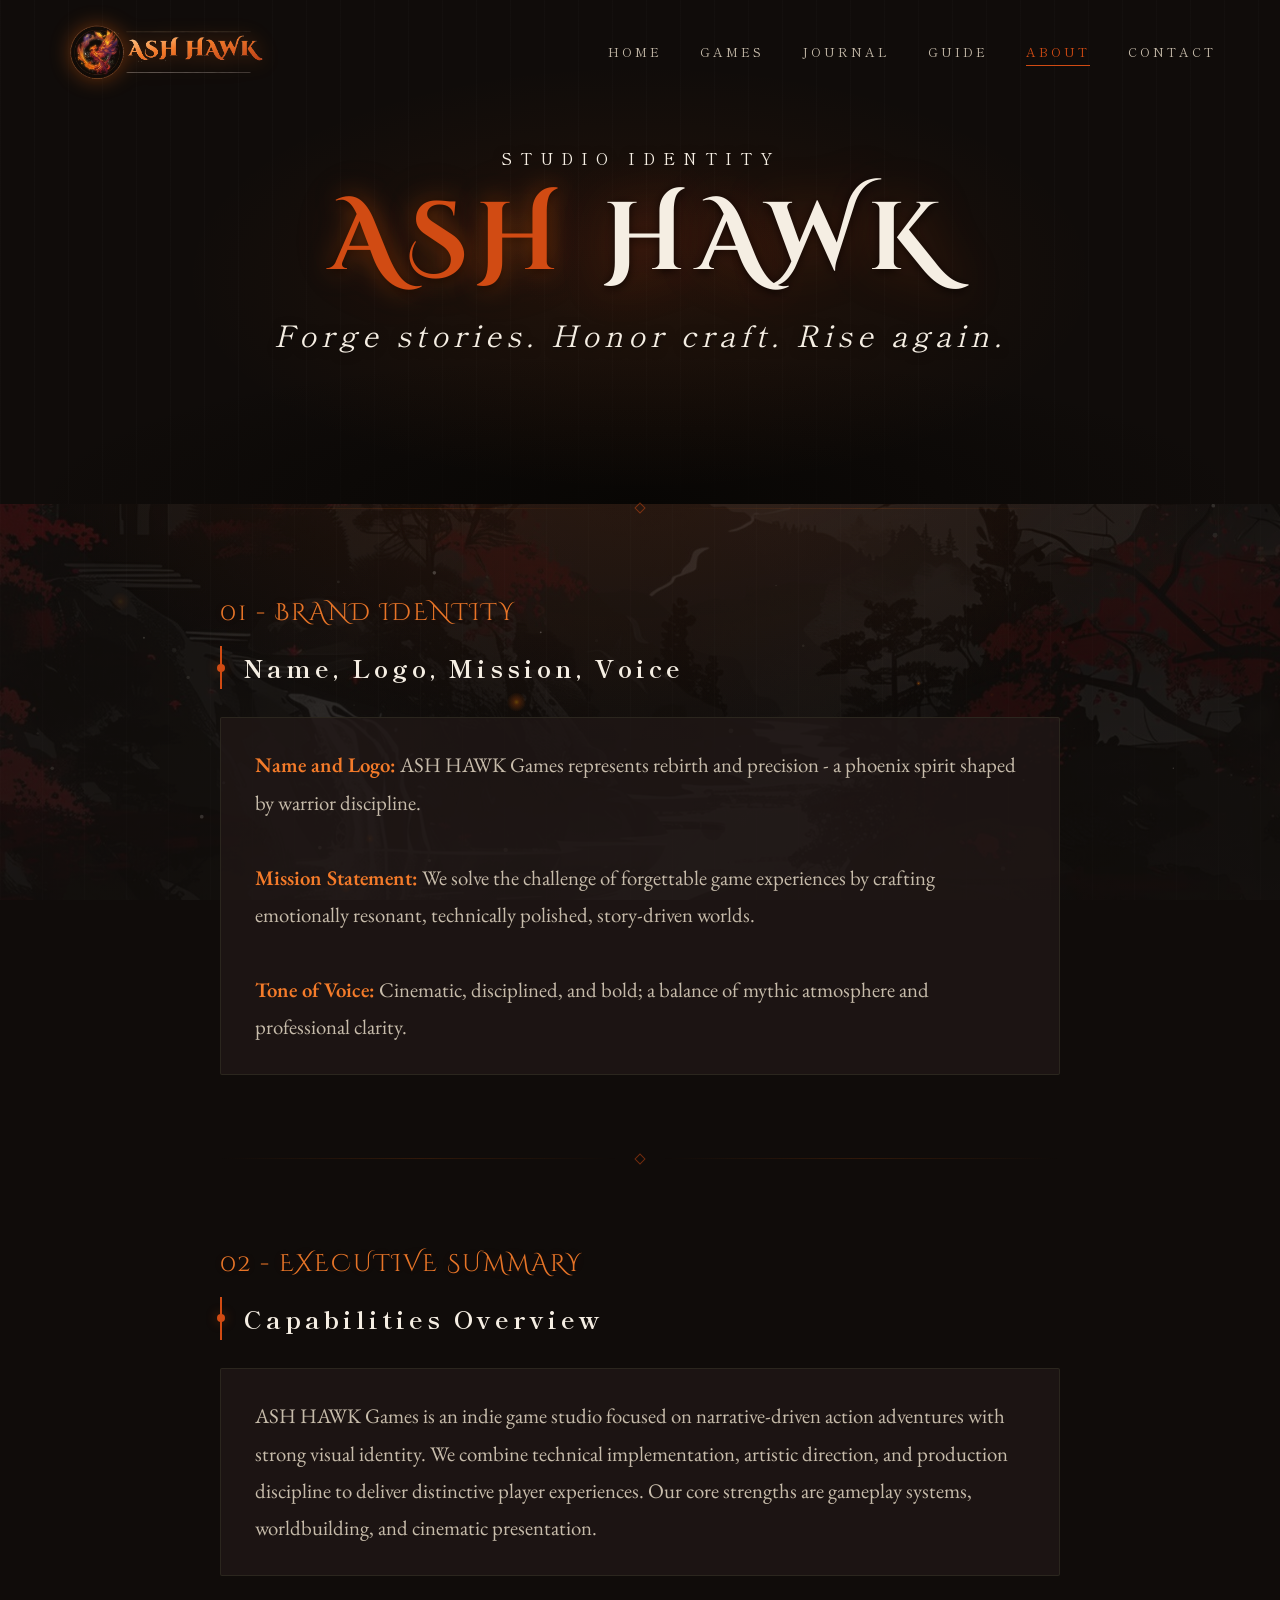
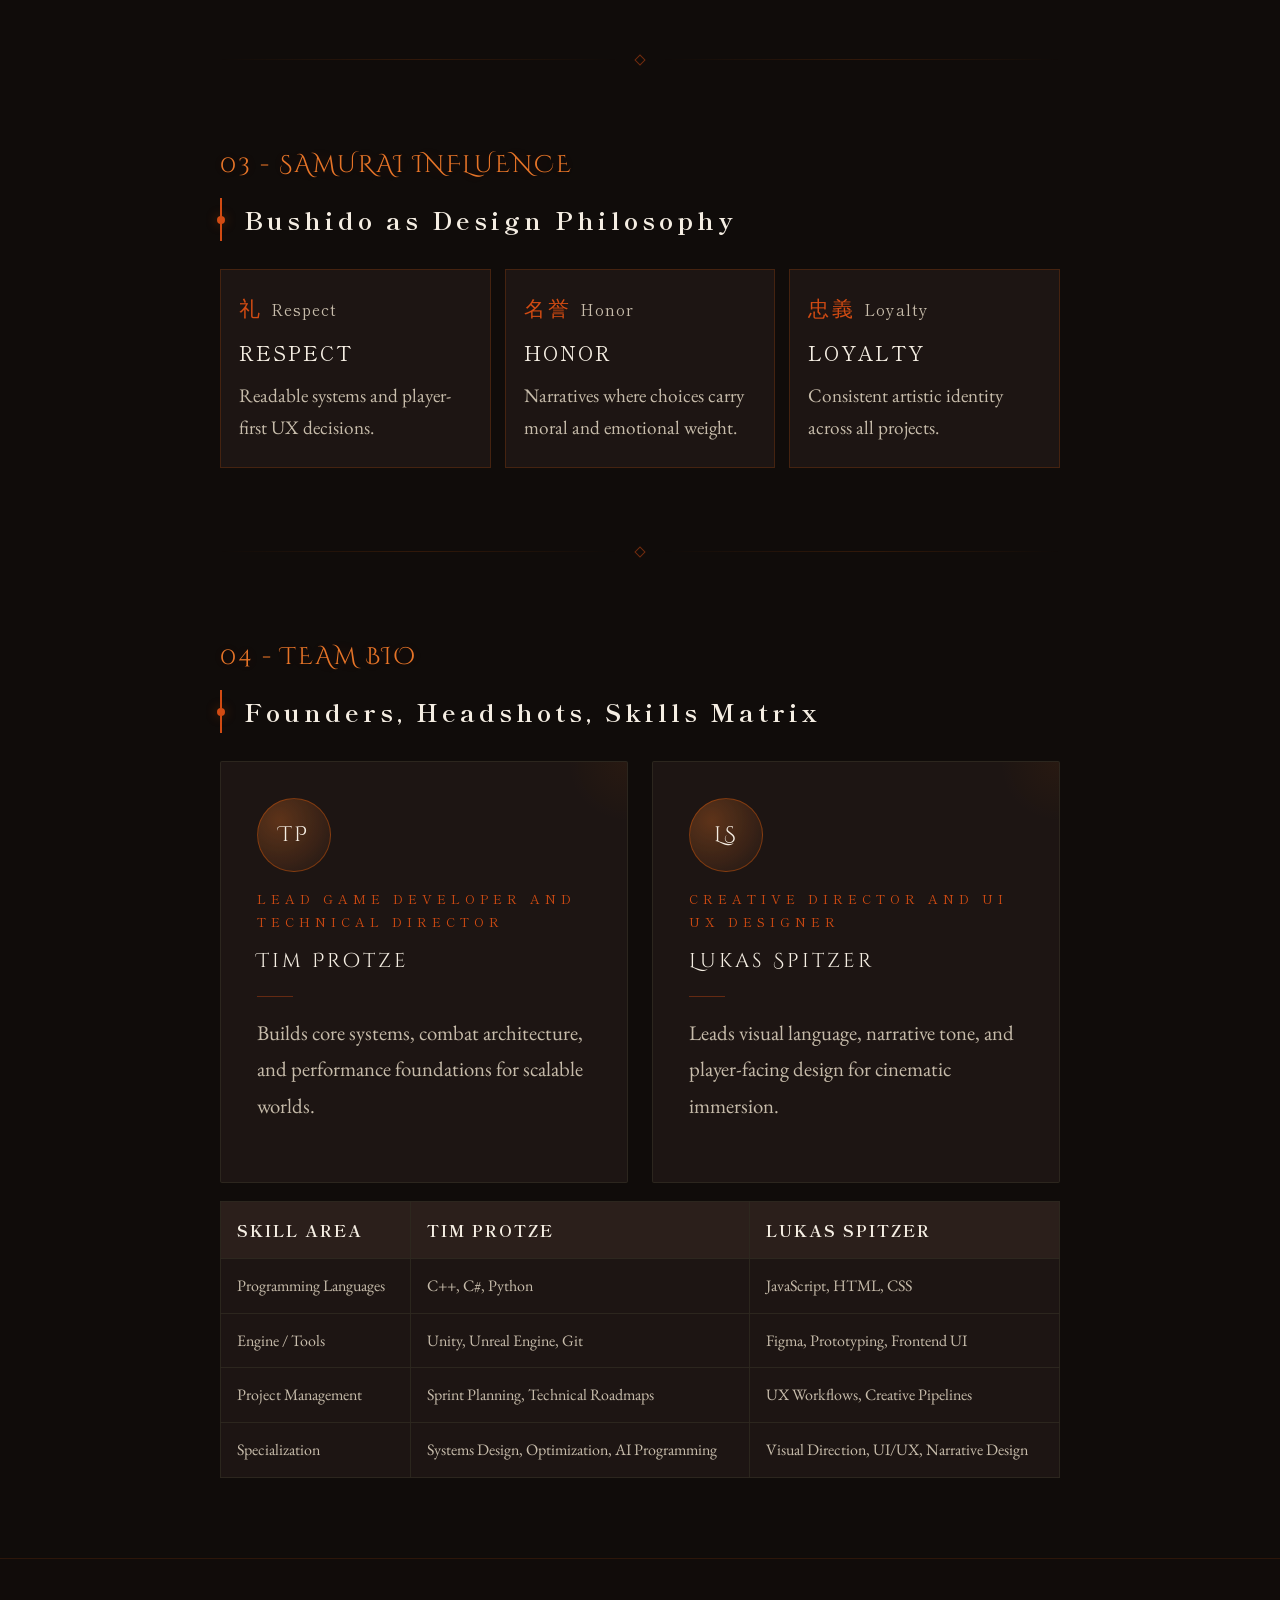
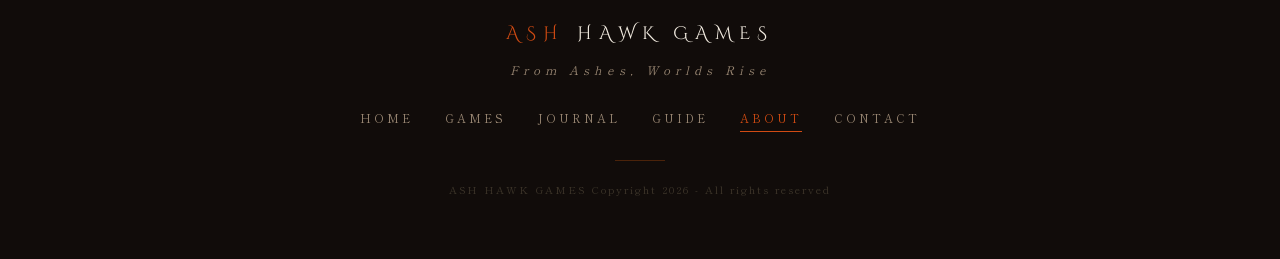
==== commit c39c0792: "add blog and manager guide" ====
--- a/about.html
+++ b/about.html
@@ -19,6 +19,8 @@
   <nav>
     <a href="index.html">Home</a>
     <a href="games.html">Games</a>
+    <a href="blog.html">Journal</a>
+    <a href="managers-guide.html">Guide</a>
     <a href="about.html">About</a>
     <a href="contact.html">Contact</a>
   </nav>
@@ -150,6 +152,8 @@
   <nav class="footer-nav">
     <a href="index.html">Home</a>
     <a href="games.html">Games</a>
+    <a href="blog.html">Journal</a>
+    <a href="managers-guide.html">Guide</a>
     <a href="about.html">About</a>
     <a href="contact.html">Contact</a>
   </nav>
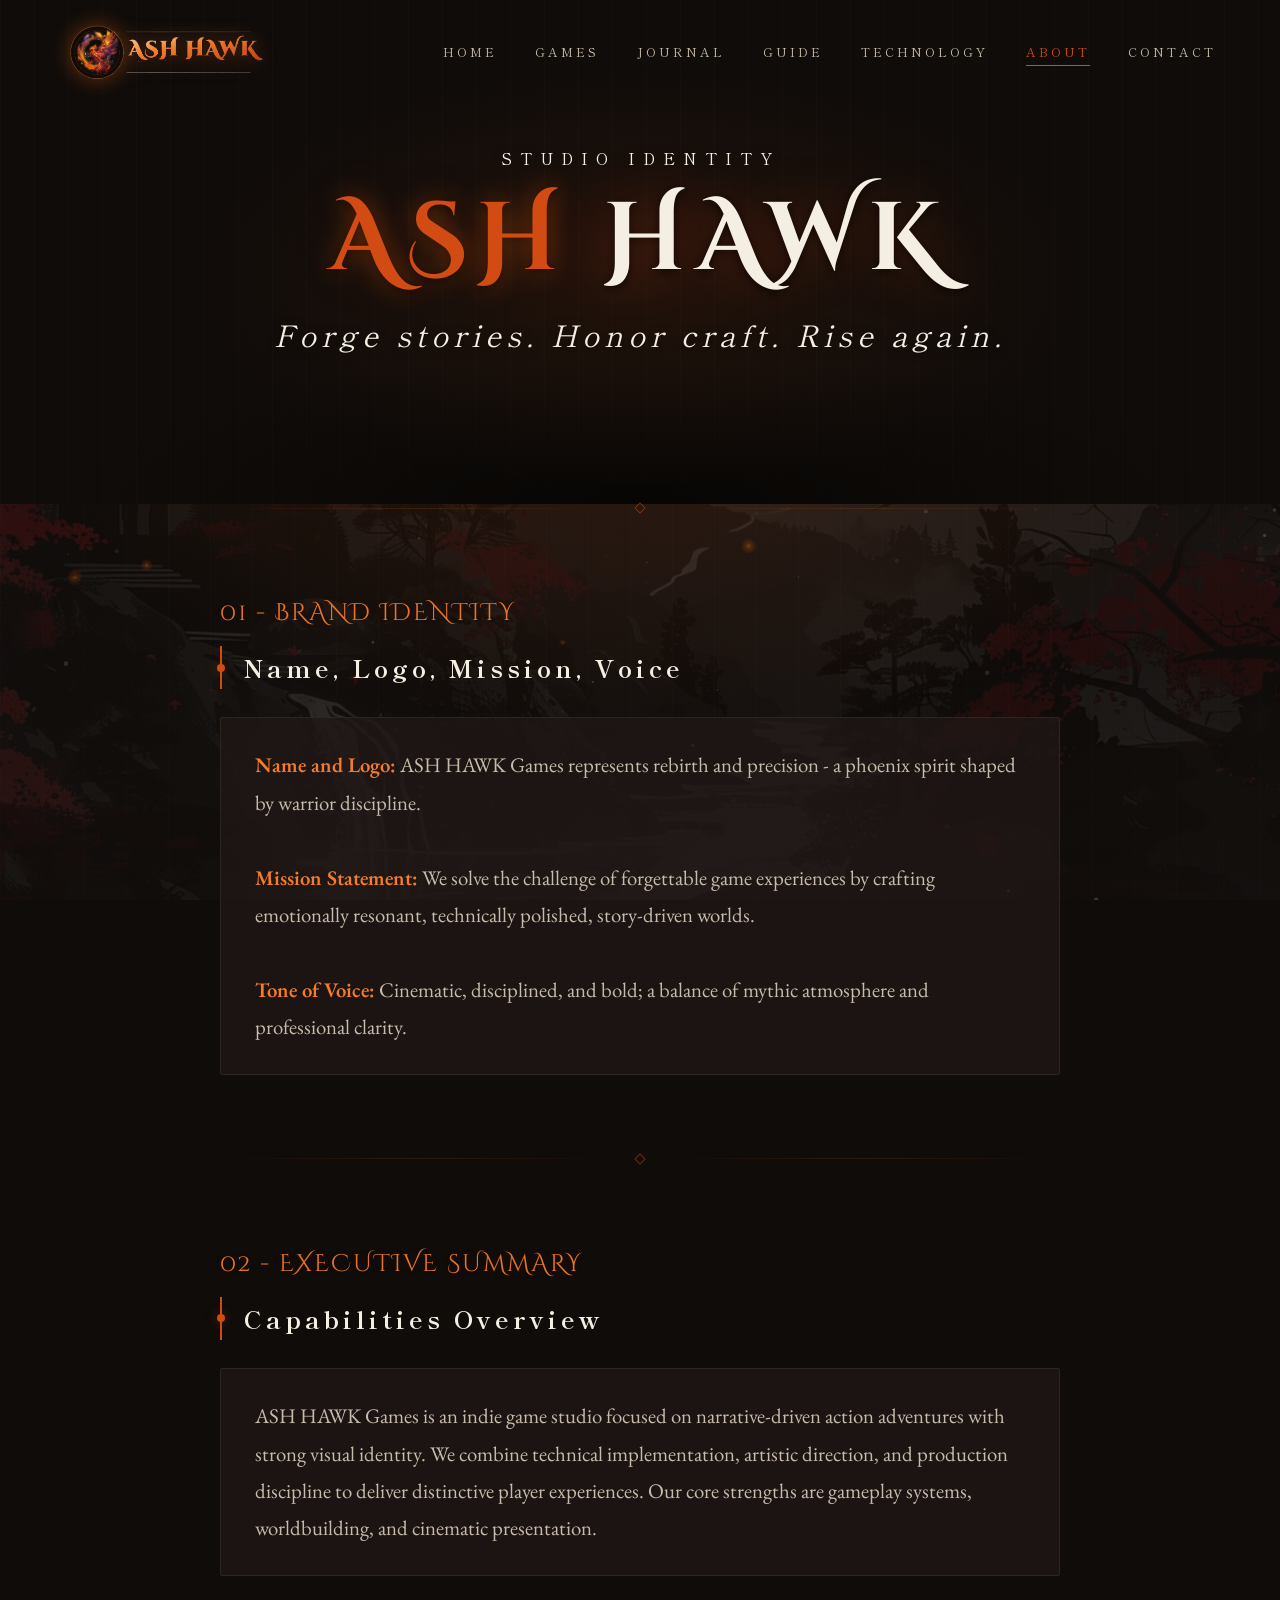
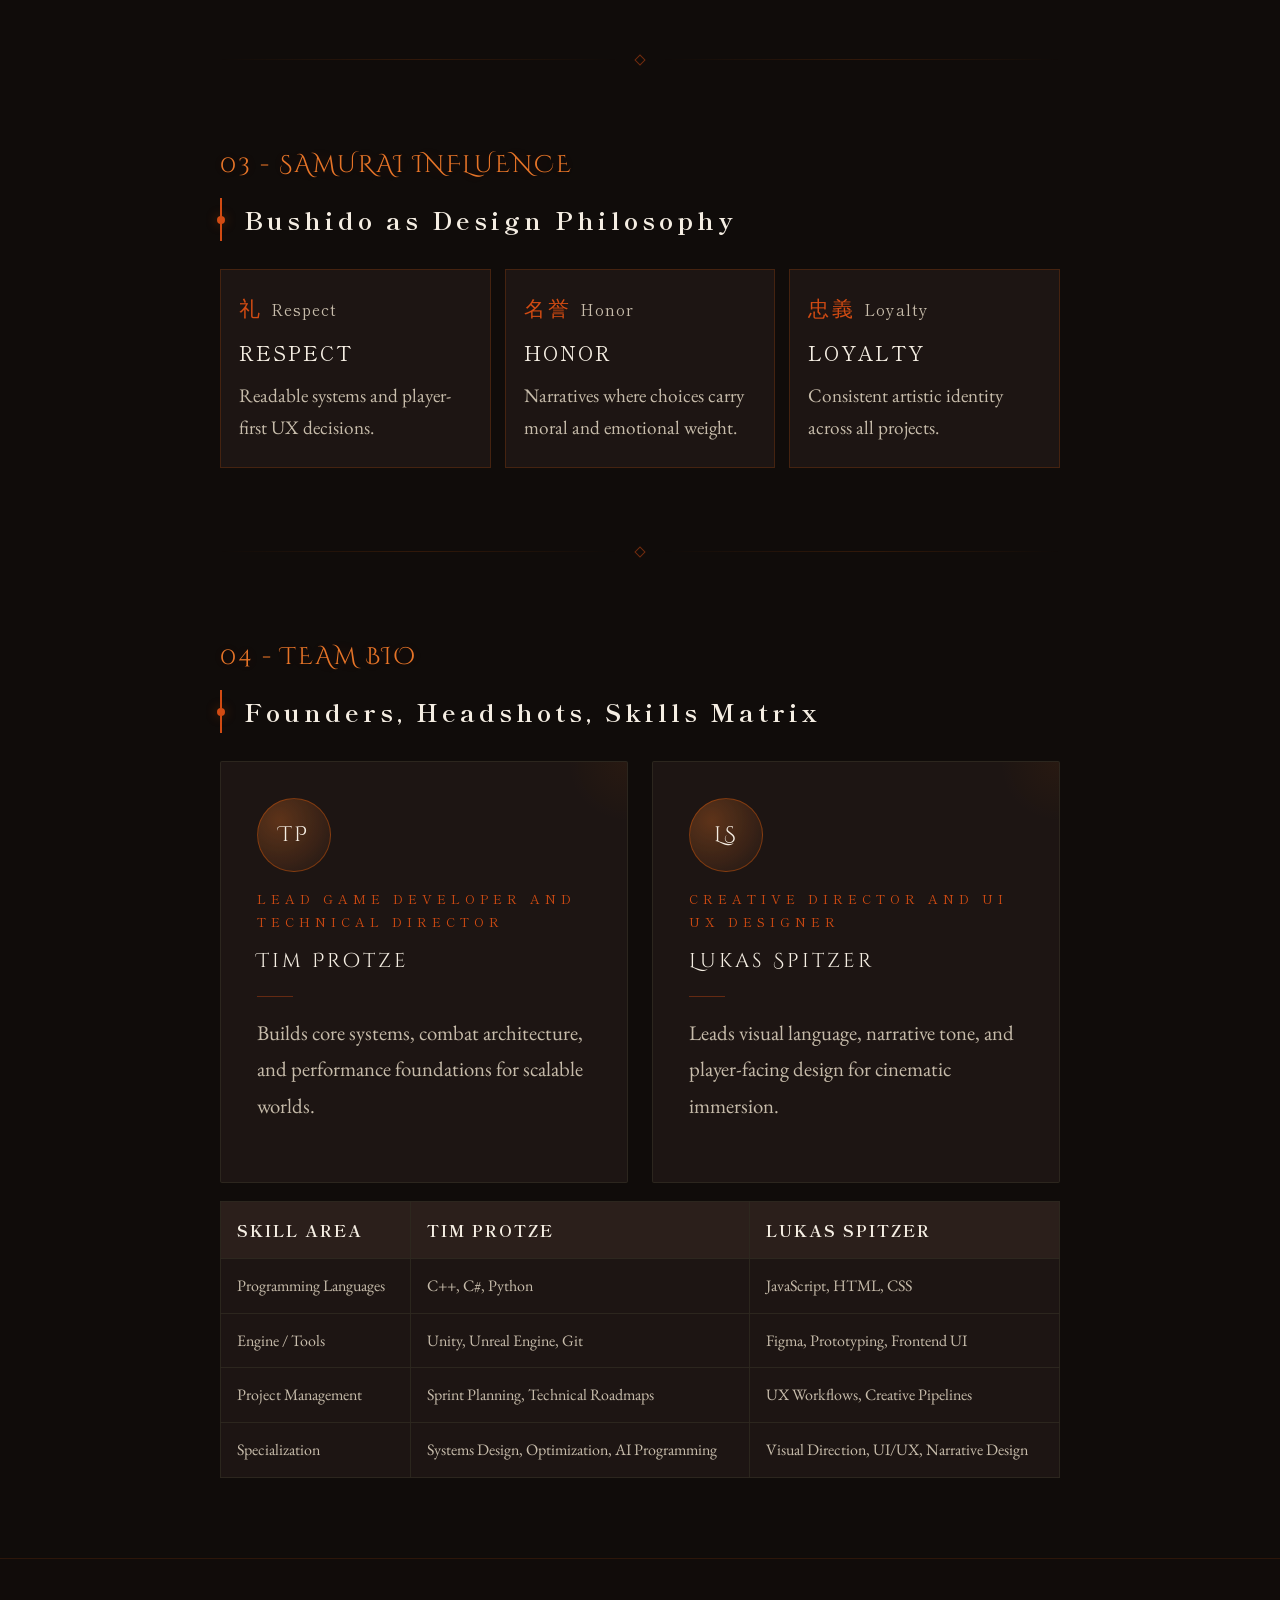
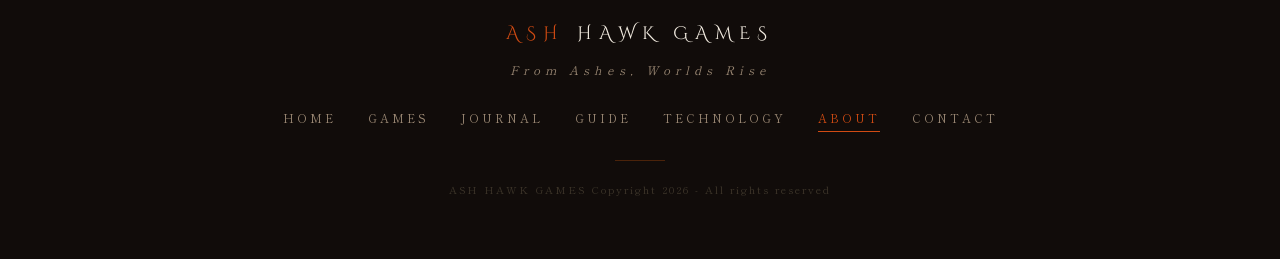
==== commit df273b75: "technology essays" ====
--- a/about.html
+++ b/about.html
@@ -1,4 +1,4 @@
-﻿<!DOCTYPE html>
+<!DOCTYPE html>
 <html lang="en">
 <head>
   <meta charset="UTF-8">
@@ -21,6 +21,7 @@
     <a href="games.html">Games</a>
     <a href="blog.html">Journal</a>
     <a href="managers-guide.html">Guide</a>
+    <a href="technology-risk.html">Technology</a>
     <a href="about.html">About</a>
     <a href="contact.html">Contact</a>
   </nav>
@@ -154,6 +155,7 @@
     <a href="games.html">Games</a>
     <a href="blog.html">Journal</a>
     <a href="managers-guide.html">Guide</a>
+    <a href="technology-risk.html">Technology</a>
     <a href="about.html">About</a>
     <a href="contact.html">Contact</a>
   </nav>
--- a/styles.css
+++ b/styles.css
@@ -1,4 +1,4 @@
-﻿/* ============================================================
+/* ============================================================
    ASH HAWK GAMES - STYLES
    Ghost of Tsushima x Phoenix from Ash
    ============================================================ */
@@ -1159,3 +1159,385 @@
   .hero-phoenix-figure { width: min(380px, 88vw); bottom: 80px; }
   .footer-nav { flex-wrap: wrap; gap: 18px; }
 }
+
+/* === MANAGERS GUIDE PAGE === */
+.guide-hero {
+      position: relative;
+      min-height: 70vh;
+      display: flex;
+      align-items: center;
+      justify-content: center;
+      overflow: hidden;
+      z-index: 1;
+    }
+    .guide-hero-bg {
+      position: absolute; inset: 0;
+      background:
+        radial-gradient(ellipse 50% 60% at 50% 50%, rgba(159,42,32,0.15) 0%, transparent 60%),
+        radial-gradient(ellipse 30% 40% at 50% 30%, rgba(212,88,10,0.1) 0%, transparent 50%),
+        var(--black);
+    }
+    .guide-hero-content {
+      position: relative;
+      z-index: 4;
+      text-align: center;
+      animation: heroReveal 1.8s cubic-bezier(0.25,0.46,0.45,0.94) both;
+      max-width: 800px;
+      padding: 0 40px;
+    }
+    .guide-badge {
+      display: inline-block;
+      font-family: var(--font-jp);
+      font-size: 0.65rem;
+      letter-spacing: 6px;
+      color: var(--ember);
+      border: 1px solid rgba(212,88,10,0.35);
+      padding: 6px 20px;
+      margin-bottom: 24px;
+      text-transform: uppercase;
+    }
+    .guide-main-title {
+      font-family: var(--font-title);
+      font-size: clamp(2.4rem, 6vw, 4.2rem);
+      color: var(--cream);
+      letter-spacing: 6px;
+      line-height: 1.15;
+      text-shadow: 0 0 50px rgba(209,75,19,0.2);
+      margin-bottom: 16px;
+    }
+    .guide-main-title .the-e {
+      margin-left: 1px;
+    }
+    .guide-main-title .accent { color: var(--ember); }
+    .guide-subtitle {
+      font-family: var(--font-jp);
+      font-size: 1rem;
+      color: var(--silver);
+      letter-spacing: 5px;
+      font-style: italic;
+    }
+    .guide-subtitle span { color: var(--ember-light); }
+
+    .guide-intro {
+      max-width: 800px;
+      margin: 0 auto 20px;
+      padding: 32px 36px;
+      background: rgba(33,24,22,0.8);
+      border: 1px solid rgba(46,40,32,0.9);
+      border-left: 3px solid var(--ember);
+      color: var(--silver);
+      font-size: 1.2rem;
+      line-height: 1.8;
+    }
+    .guide-intro b { color: var(--ember-light); }
+
+    .guide-section-title {
+      font-family: var(--font-jp);
+      font-size: 1.15rem;
+      letter-spacing: 4px;
+      color: var(--cream);
+      margin-bottom: 20px;
+      padding-bottom: 8px;
+      border-bottom: 1px solid rgba(212,88,10,0.2);
+      display: inline-block;
+    }
+
+    .expectation-grid {
+      display: grid;
+      grid-template-columns: 1fr 1fr;
+      gap: 16px;
+      margin-top: 16px;
+    }
+
+    .expect-card {
+      background: rgba(33,24,22,0.8);
+      border: 1px solid rgba(46,40,32,0.9);
+      padding: 28px 24px;
+      transition: var(--trans);
+      position: relative;
+    }
+    .expect-card:hover {
+      border-color: rgba(212,88,10,0.28);
+      transform: translateY(-3px);
+    }
+    .expect-card::before {
+      content: '';
+      position: absolute;
+      top: 0; left: 0; right: 0;
+      height: 2px;
+      background: transparent;
+      transition: var(--trans);
+    }
+    .expect-card:hover::before {
+      background: var(--ember);
+      box-shadow: var(--glow-sm);
+    }
+    .expect-kanji {
+      font-family: var(--font-title);
+      font-size: 1.8rem;
+      color: var(--ember);
+      letter-spacing: 3px;
+      margin-bottom: 4px;
+    }
+    .expect-kanji .trans {
+      font-size: 0.65rem;
+      color: var(--muted);
+      letter-spacing: 2px;
+    }
+    .expect-title {
+      font-family: var(--font-jp);
+      font-size: 1rem;
+      color: var(--cream);
+      letter-spacing: 2px;
+      text-transform: uppercase;
+      margin-bottom: 10px;
+    }
+    .expect-text {
+      color: var(--silver);
+      font-size: 1rem;
+      line-height: 1.65;
+    }
+
+    .ways-list {
+      display: flex;
+      flex-direction: column;
+      gap: 16px;
+      margin-top: 16px;
+    }
+    .way-item {
+      background: rgba(33,24,22,0.8);
+      border: 1px solid rgba(46,40,32,0.9);
+      padding: 24px 28px;
+      display: flex;
+      align-items: flex-start;
+      gap: 18px;
+      transition: var(--trans);
+    }
+    .way-item:hover {
+      border-color: rgba(212,88,10,0.28);
+      transform: translateX(5px);
+    }
+    .way-number {
+      font-family: var(--font-title);
+      font-size: 1.6rem;
+      color: var(--ember);
+      opacity: 0.6;
+      flex-shrink: 0;
+      min-width: 36px;
+      line-height: 1;
+    }
+    .way-content h4 {
+      font-family: var(--font-jp);
+      font-size: 1rem;
+      color: var(--cream);
+      letter-spacing: 2px;
+      margin-bottom: 6px;
+    }
+    .way-content p {
+      color: var(--silver);
+      font-size: 1rem;
+      line-height: 1.65;
+    }
+
+    .guide-closing {
+      max-width: 800px;
+      margin: 0 auto;
+      padding: 40px 36px;
+      text-align: center;
+      background: rgba(33,24,22,0.8);
+      border: 1px solid rgba(212,88,10,0.2);
+      position: relative;
+    }
+    .guide-closing::before,
+    .guide-closing::after {
+      content: '';
+      position: absolute;
+      width: 50px; height: 50px;
+      border: 1px solid rgba(212,88,10,0.15);
+    }
+    .guide-closing::before { top: 10px; left: 10px; border-right: none; border-bottom: none; }
+    .guide-closing::after { bottom: 10px; right: 10px; border-left: none; border-top: none; }
+    .guide-closing-text {
+      font-family: var(--font-title);
+      font-size: 1.4rem;
+      color: var(--cream);
+      letter-spacing: 3px;
+    }
+    .guide-closing-text .accent { color: var(--ember); }
+
+    @media (max-width: 900px) {
+      .expectation-grid { grid-template-columns: 1fr; }
+      .guide-hero { min-height: 56vh; }
+    }
+
+/* === TECHNOLOGY RISK PAGE === */
+.tech-hero {
+      position: relative;
+      min-height: 64vh;
+      display: flex;
+      align-items: center;
+      justify-content: center;
+      overflow: hidden;
+      z-index: 1;
+    }
+    .tech-hero-bg {
+      position: absolute;
+      inset: 0;
+      background:
+        radial-gradient(ellipse 45% 55% at 50% 48%, rgba(212,88,10,0.16) 0%, transparent 62%),
+        radial-gradient(ellipse 70% 55% at 50% 70%, rgba(159,42,32,0.12) 0%, transparent 68%),
+        linear-gradient(180deg, rgba(10,8,8,0.2), var(--black));
+    }
+    .tech-hero-content {
+      position: relative;
+      z-index: 4;
+      max-width: 900px;
+      padding: 0 40px;
+      text-align: center;
+      animation: heroReveal 1.8s cubic-bezier(0.25,0.46,0.45,0.94) both;
+    }
+    .tech-badge {
+      display: inline-block;
+      font-family: var(--font-jp);
+      font-size: 0.65rem;
+      letter-spacing: 6px;
+      color: var(--ember);
+      border: 1px solid rgba(212,88,10,0.35);
+      padding: 6px 20px;
+      margin-bottom: 24px;
+      text-transform: uppercase;
+    }
+    .tech-main-title {
+      font-family: var(--font-title);
+      font-size: clamp(2.3rem, 6vw, 4.4rem);
+      color: var(--cream);
+      letter-spacing: 6px;
+      line-height: 1.15;
+      text-shadow: 0 0 50px rgba(209,75,19,0.2);
+      margin-bottom: 16px;
+    }
+    .tech-main-title .accent { color: var(--ember); }
+    .tech-subtitle {
+      font-family: var(--font-jp);
+      font-size: 1rem;
+      color: var(--silver);
+      letter-spacing: 5px;
+      font-style: italic;
+    }
+    .tech-subtitle span { color: var(--ember-light); }
+
+    .essay-panel {
+      max-width: 880px;
+      margin: 0 auto;
+      padding: 36px;
+      background: rgba(33,24,22,0.82);
+      border: 1px solid rgba(46,40,32,0.9);
+      border-left: 3px solid var(--ember);
+      position: relative;
+    }
+    .essay-panel::before {
+      content: '';
+      position: absolute;
+      top: 0;
+      left: 0;
+      right: 0;
+      height: 1px;
+      background: linear-gradient(90deg, rgba(212,88,10,0.42), transparent);
+    }
+    .essay-kicker {
+      font-family: var(--font-jp);
+      font-size: 0.8rem;
+      letter-spacing: 3px;
+      color: var(--muted);
+      margin-bottom: 10px;
+      text-transform: uppercase;
+    }
+    .essay-title {
+      font-family: var(--font-jp);
+      font-size: clamp(1.35rem, 3vw, 2rem);
+      color: var(--cream);
+      letter-spacing: 3px;
+      line-height: 1.35;
+      margin-bottom: 22px;
+    }
+    .essay-title .accent { color: var(--ember-light); }
+    .essay-body {
+      display: flex;
+      flex-direction: column;
+      gap: 18px;
+    }
+    .essay-body p {
+      color: var(--silver);
+      font-size: 1.3rem;
+      line-height: 1.82;
+    }
+    .swot-strip {
+      display: grid;
+      grid-template-columns: repeat(4, 1fr);
+      gap: 12px;
+      max-width: 880px;
+      margin: 18px auto 0;
+    }
+    .swot-tile {
+      background: rgba(33,24,22,0.72);
+      border: 1px solid rgba(46,40,32,0.9);
+      padding: 18px 16px;
+      text-align: center;
+      transition: var(--trans);
+    }
+    .swot-tile:hover {
+      border-color: rgba(212,88,10,0.3);
+      transform: translateY(-3px);
+    }
+    .swot-letter {
+      display: block;
+      font-family: var(--font-title);
+      font-size: 1.7rem;
+      color: var(--ember);
+      line-height: 1;
+      margin-bottom: 6px;
+    }
+    .swot-label {
+      font-family: var(--font-jp);
+      font-size: 0.66rem;
+      letter-spacing: 2px;
+      color: var(--muted);
+      text-transform: uppercase;
+    }
+    .tech-closing {
+      max-width: 760px;
+      margin: 0 auto;
+      padding: 34px 32px;
+      text-align: center;
+      background: rgba(33,24,22,0.8);
+      border: 1px solid rgba(212,88,10,0.2);
+      position: relative;
+    }
+    .tech-closing::before,
+    .tech-closing::after {
+      content: '';
+      position: absolute;
+      width: 48px;
+      height: 48px;
+      border: 1px solid rgba(212,88,10,0.15);
+    }
+    .tech-closing::before { top: 10px; left: 10px; border-right: none; border-bottom: none; }
+    .tech-closing::after { right: 10px; bottom: 10px; border-left: none; border-top: none; }
+    .tech-closing-text {
+      font-family: var(--font-title);
+      font-size: 1.35rem;
+      color: var(--cream);
+      letter-spacing: 3px;
+      line-height: 1.6;
+    }
+    .tech-closing-text .accent { color: var(--ember); }
+
+    @media (max-width: 900px) {
+      .tech-hero { min-height: 56vh; }
+      .essay-panel { padding: 28px 24px; }
+      .swot-strip { grid-template-columns: 1fr 1fr; }
+    }
+    @media (max-width: 560px) {
+      .swot-strip { grid-template-columns: 1fr; }
+      .tech-subtitle { letter-spacing: 3px; }
+    }
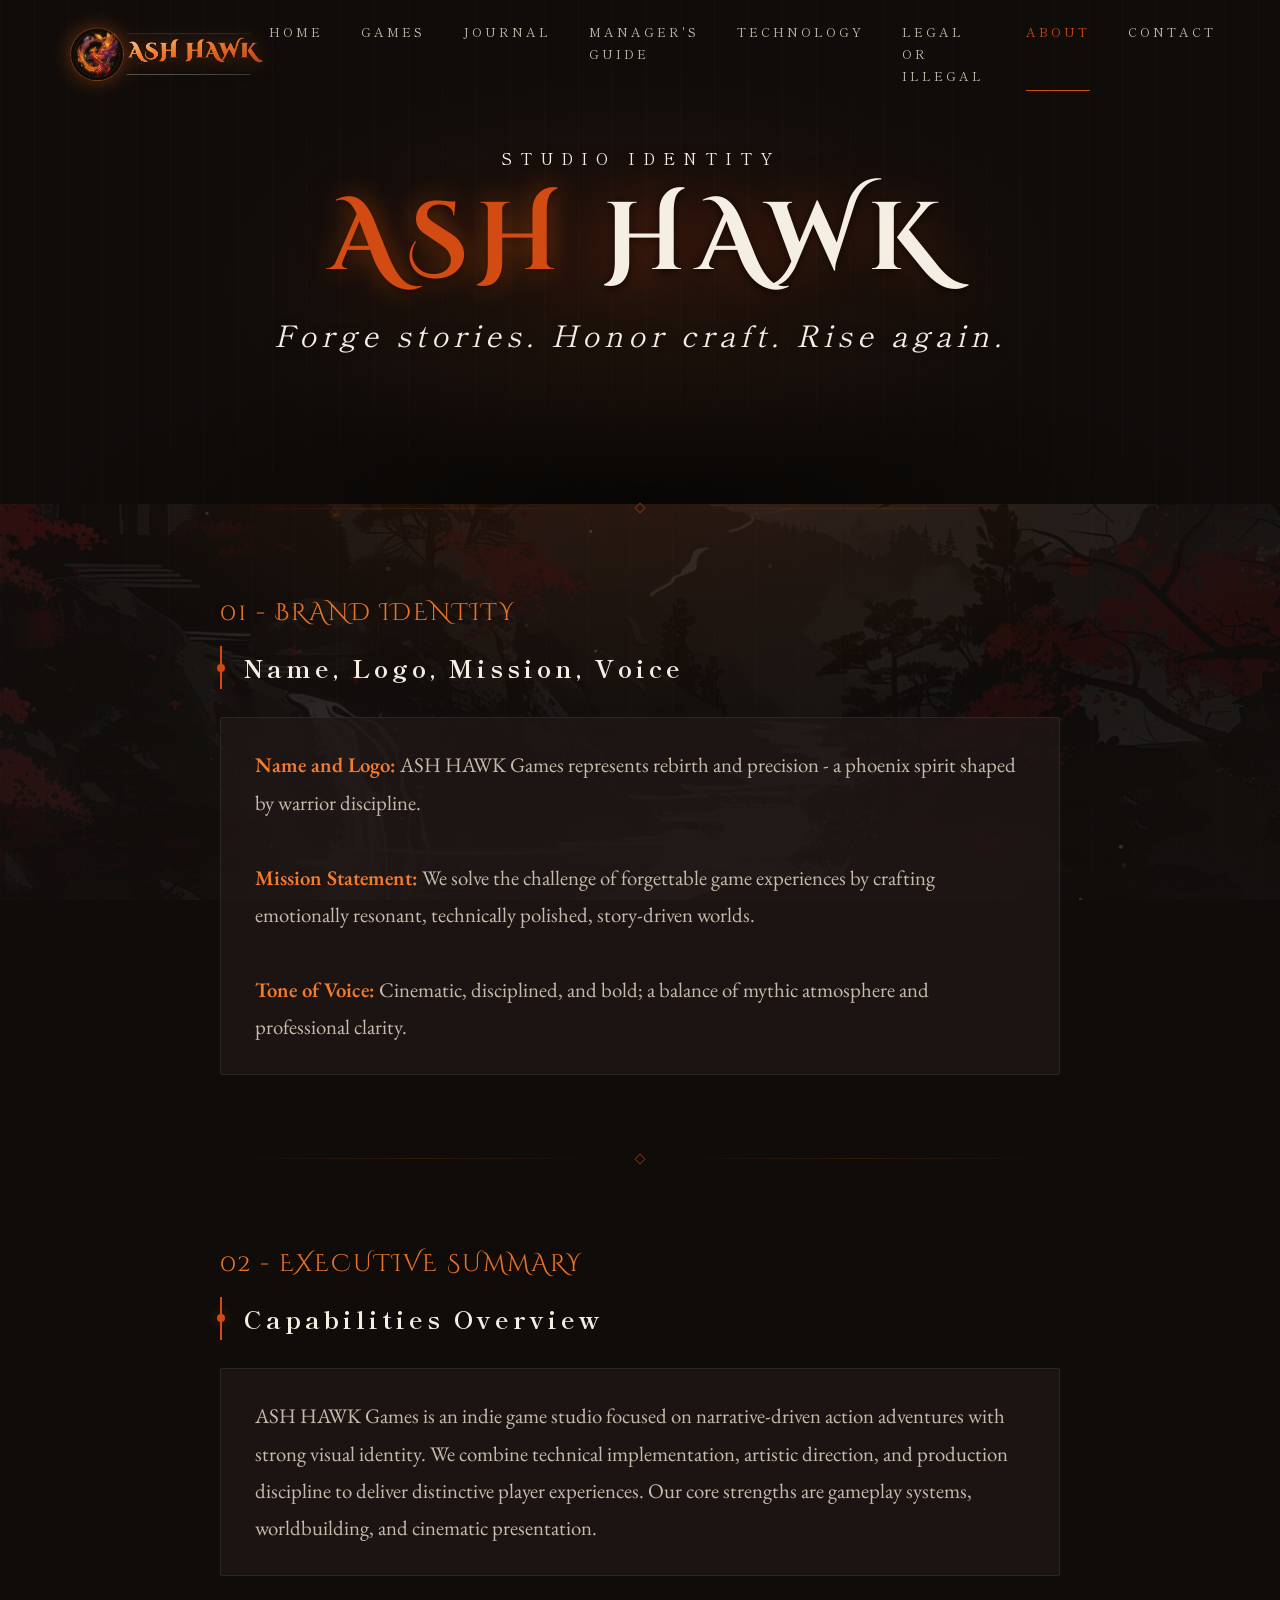
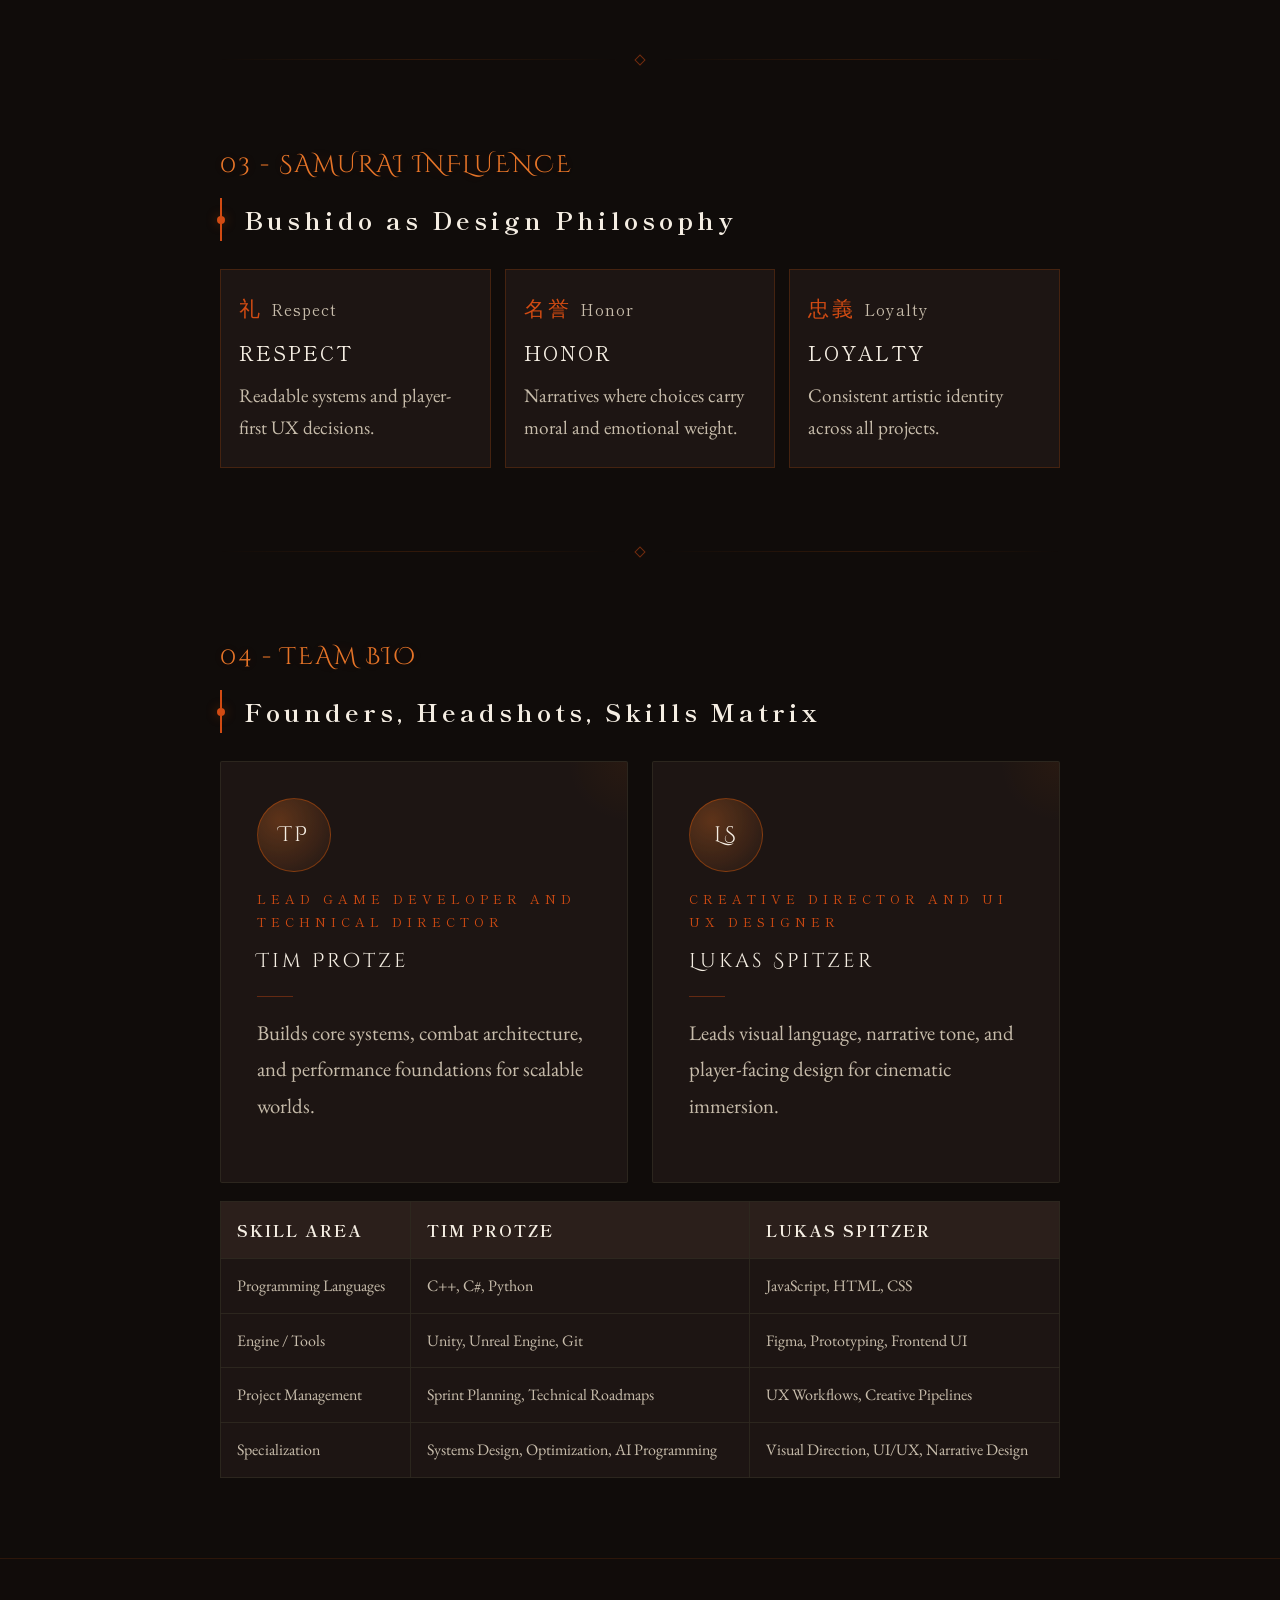
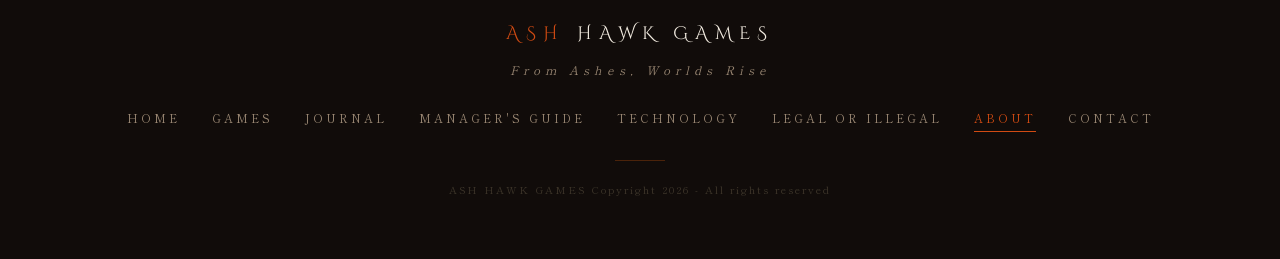
==== commit 317e423f: "legal or illigal" ====
--- a/about.html
+++ b/about.html
@@ -20,8 +20,9 @@
     <a href="index.html">Home</a>
     <a href="games.html">Games</a>
     <a href="blog.html">Journal</a>
-    <a href="managers-guide.html">Guide</a>
+    <a href="managers-guide.html">Manager's Guide</a>
     <a href="technology-risk.html">Technology</a>
+    <a href="legal-illegal.html">Legal or Illegal</a>
     <a href="about.html">About</a>
     <a href="contact.html">Contact</a>
   </nav>
@@ -154,8 +155,9 @@
     <a href="index.html">Home</a>
     <a href="games.html">Games</a>
     <a href="blog.html">Journal</a>
-    <a href="managers-guide.html">Guide</a>
+    <a href="managers-guide.html">Manager's Guide</a>
     <a href="technology-risk.html">Technology</a>
+    <a href="legal-illegal.html">Legal or Illegal</a>
     <a href="about.html">About</a>
     <a href="contact.html">Contact</a>
   </nav>
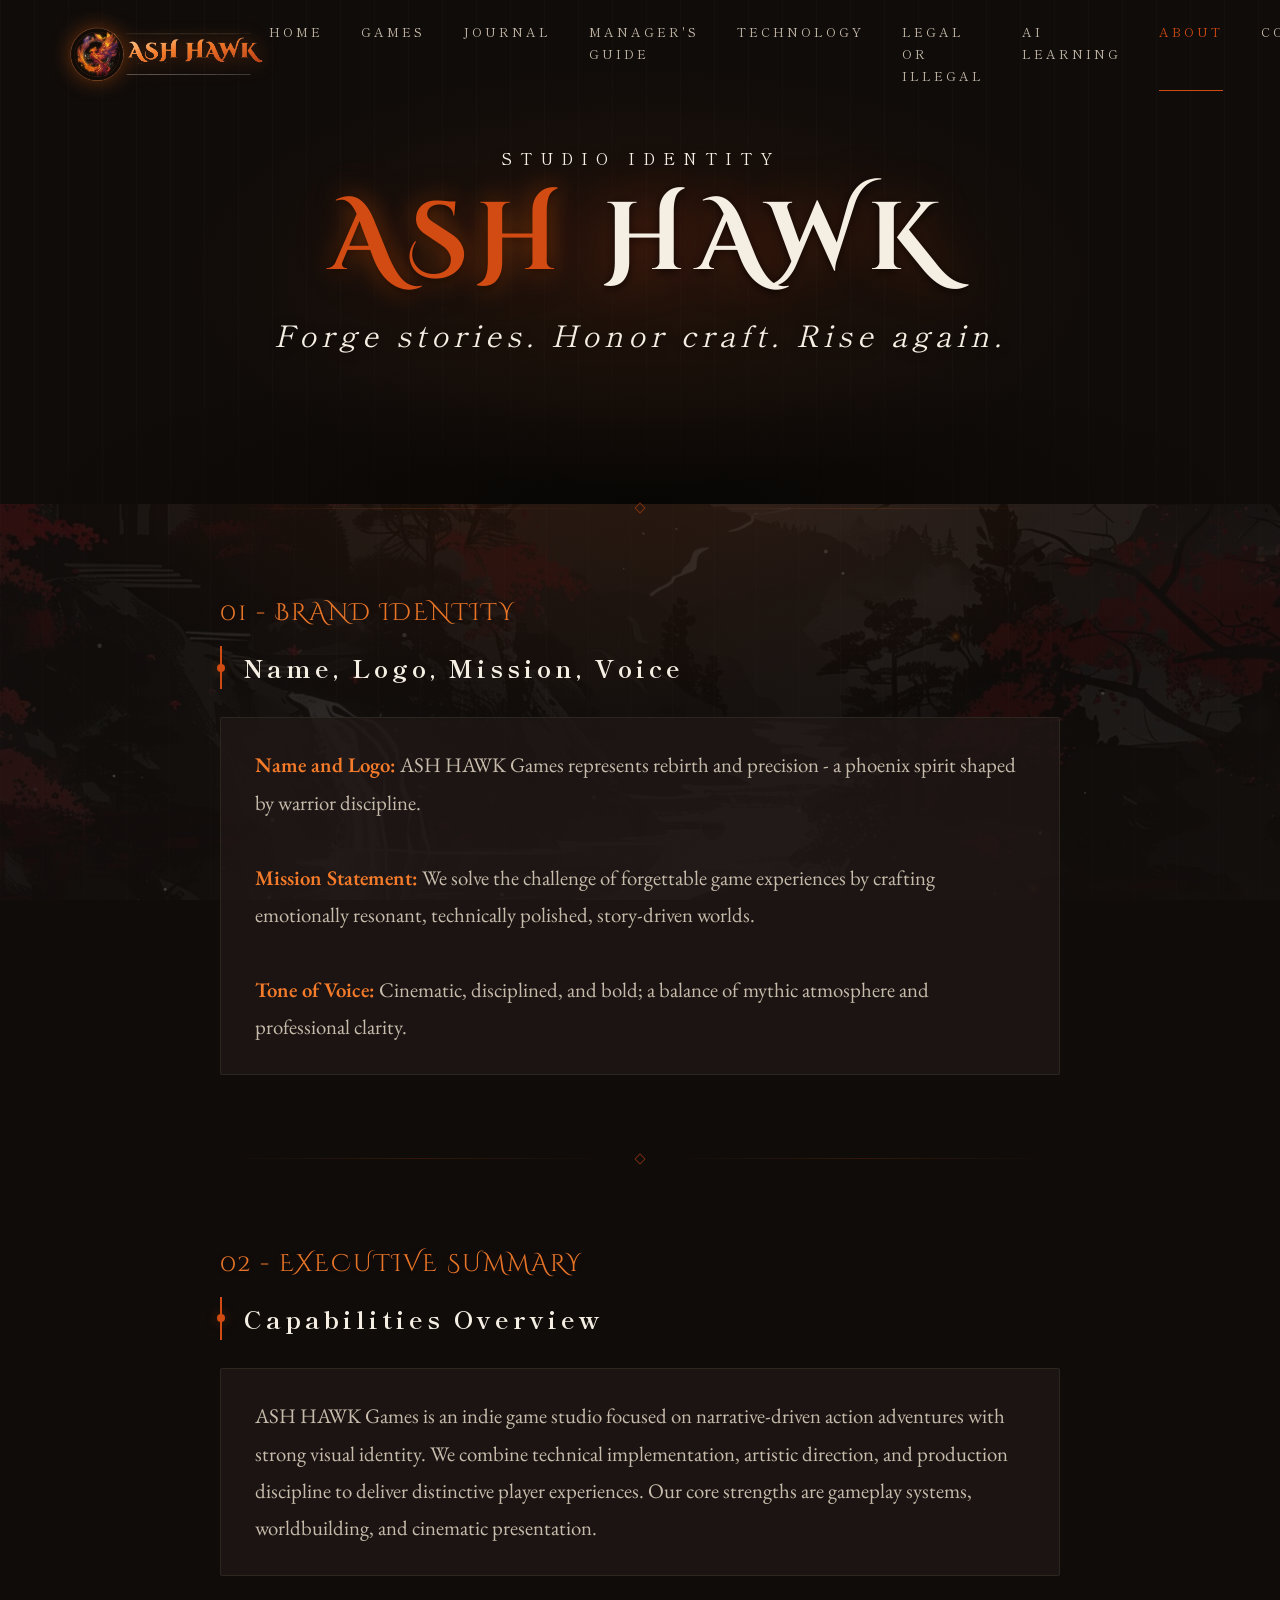
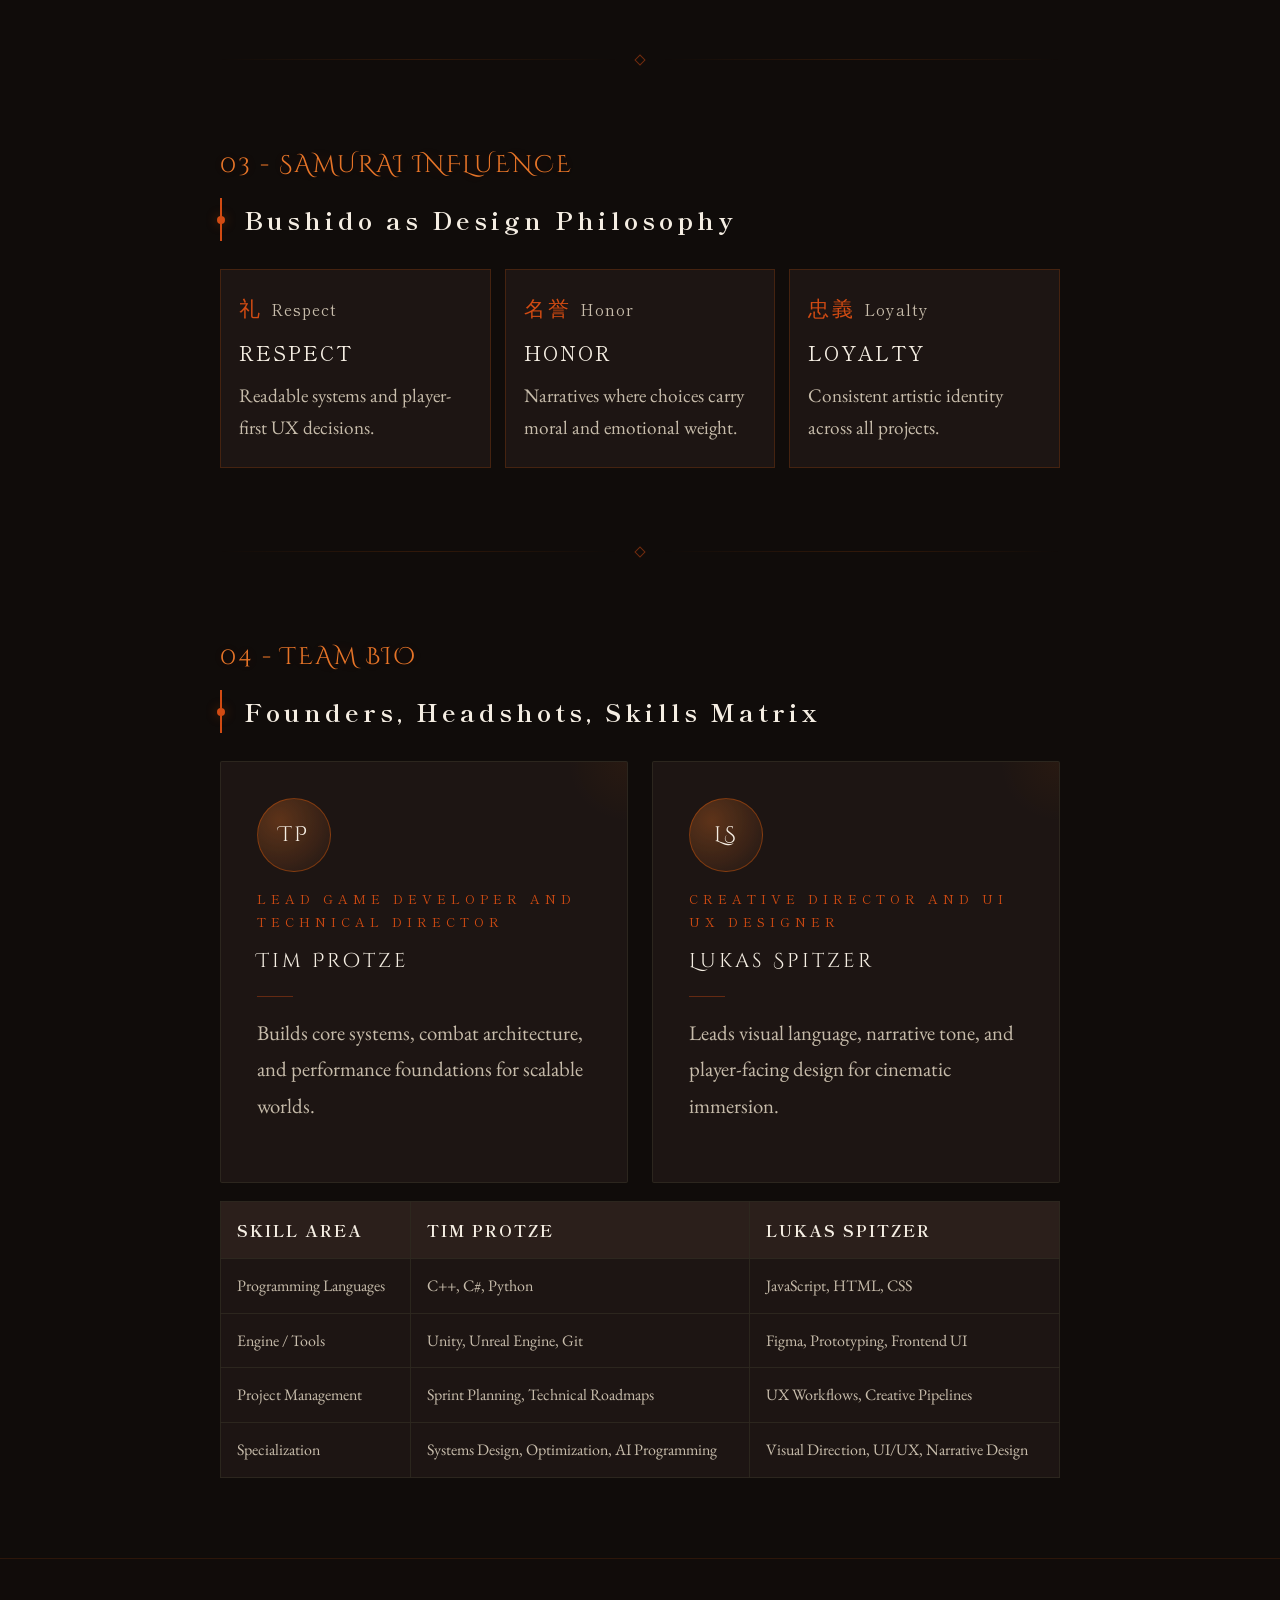
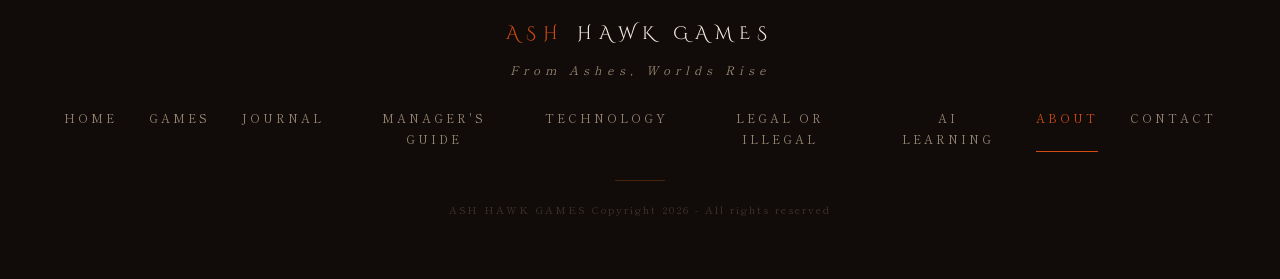
==== commit 51b7c5be: "added ai learning" ====
--- a/about.html
+++ b/about.html
@@ -23,6 +23,7 @@
     <a href="managers-guide.html">Manager's Guide</a>
     <a href="technology-risk.html">Technology</a>
     <a href="legal-illegal.html">Legal or Illegal</a>
+    <a href="ai-learning.html">AI Learning</a>
     <a href="about.html">About</a>
     <a href="contact.html">Contact</a>
   </nav>
@@ -158,6 +159,7 @@
     <a href="managers-guide.html">Manager's Guide</a>
     <a href="technology-risk.html">Technology</a>
     <a href="legal-illegal.html">Legal or Illegal</a>
+    <a href="ai-learning.html">AI Learning</a>
     <a href="about.html">About</a>
     <a href="contact.html">Contact</a>
   </nav>
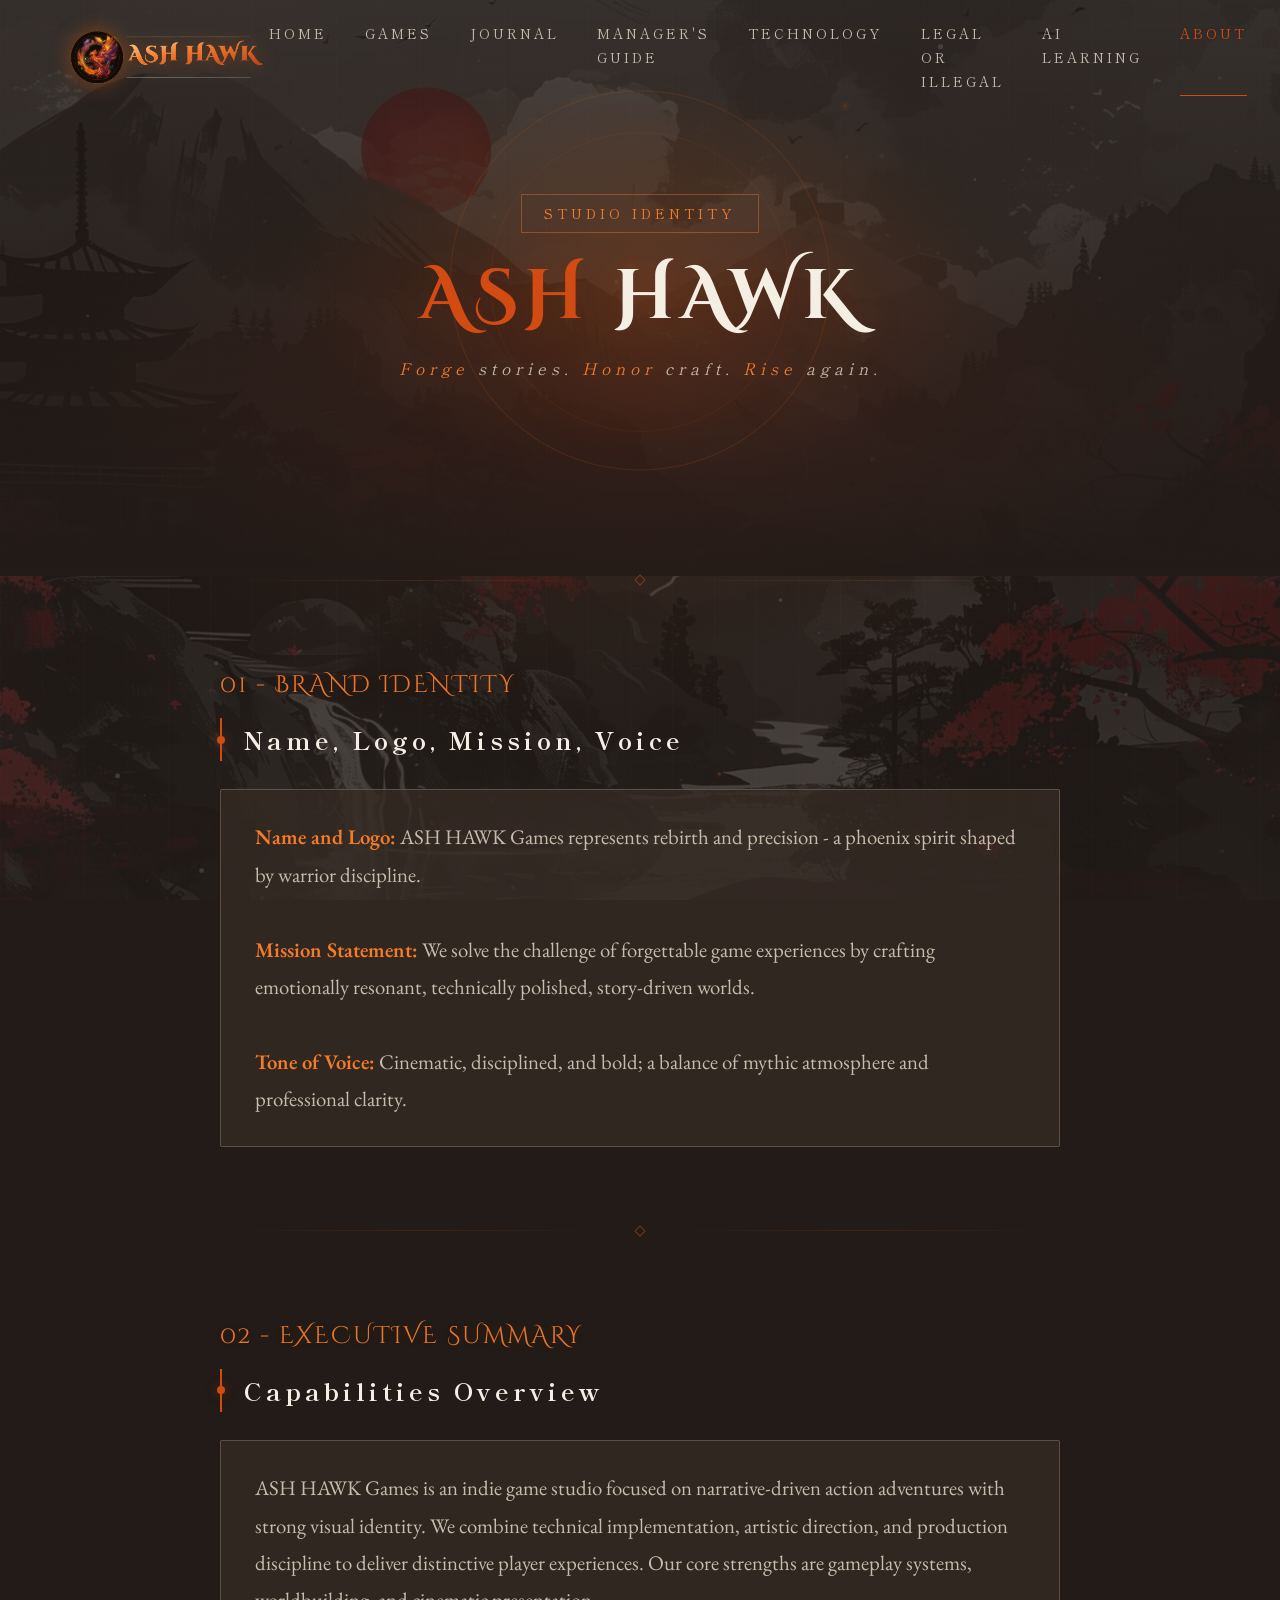
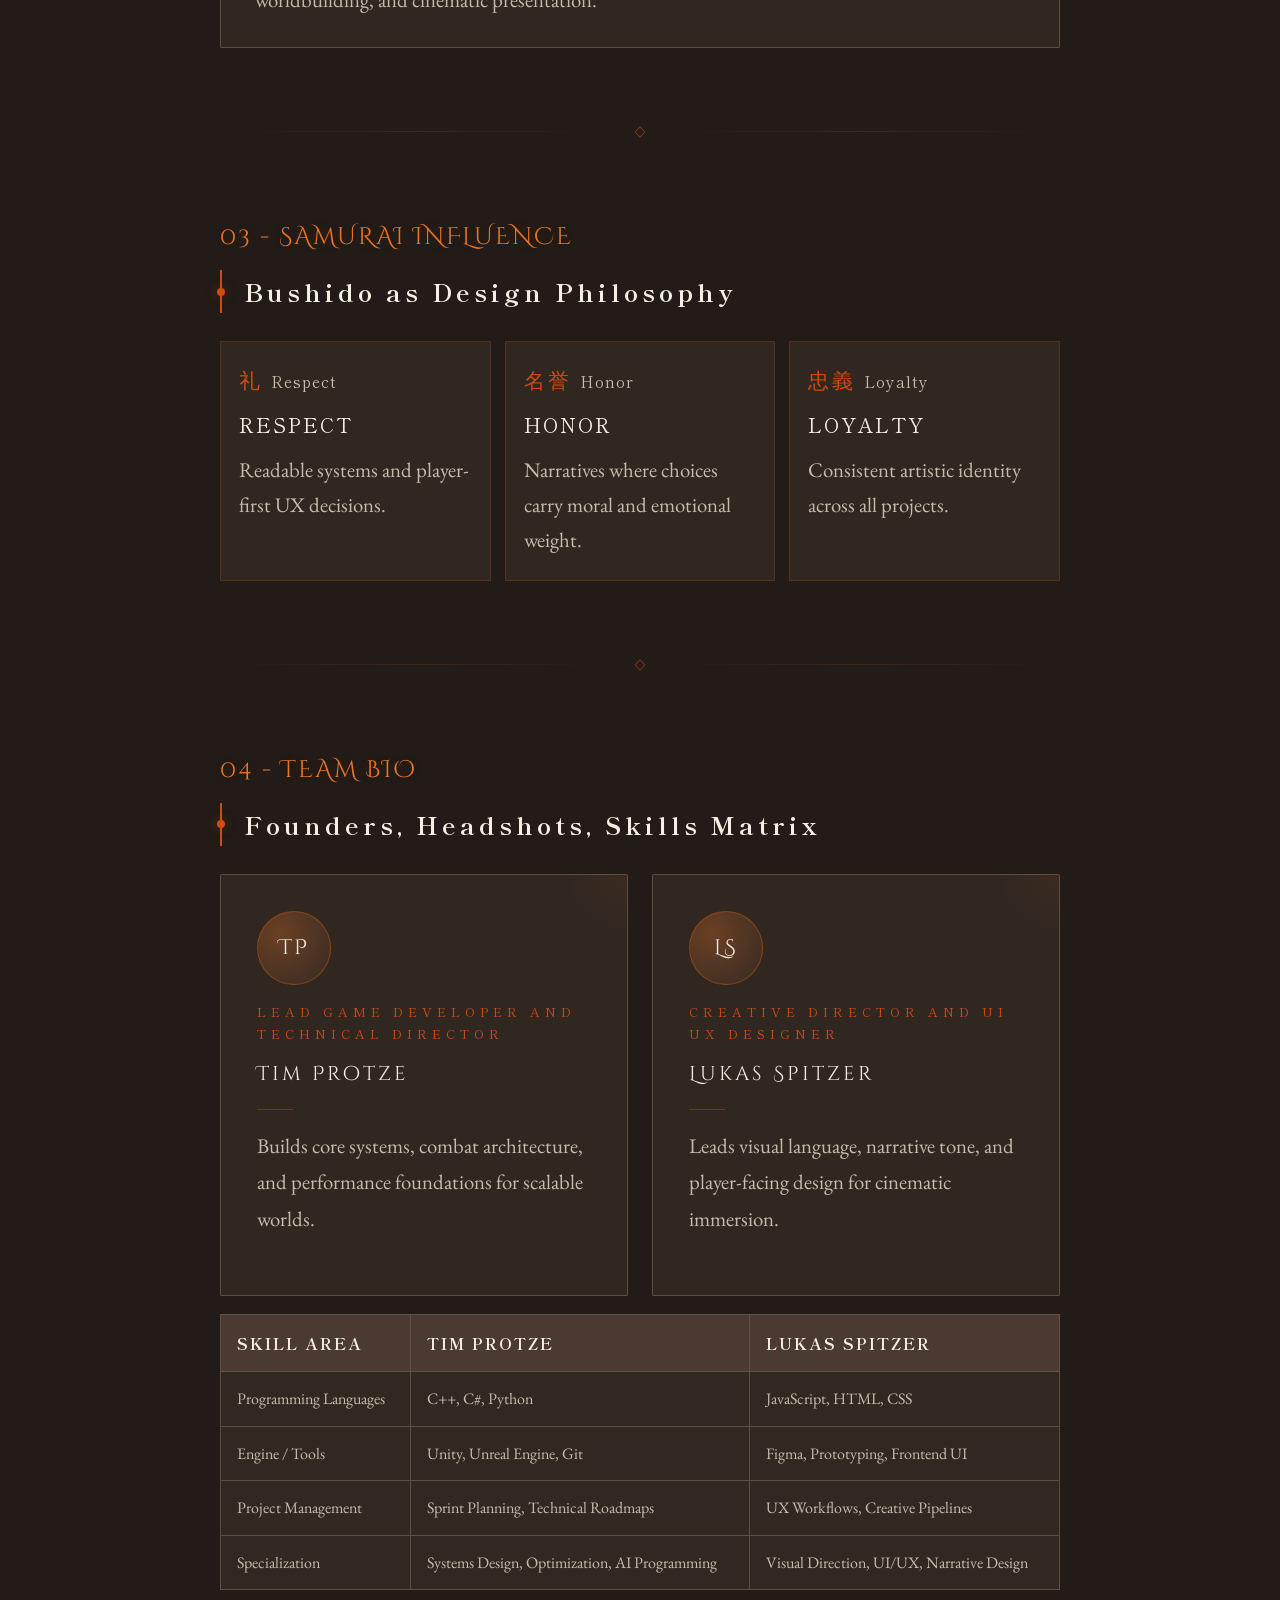
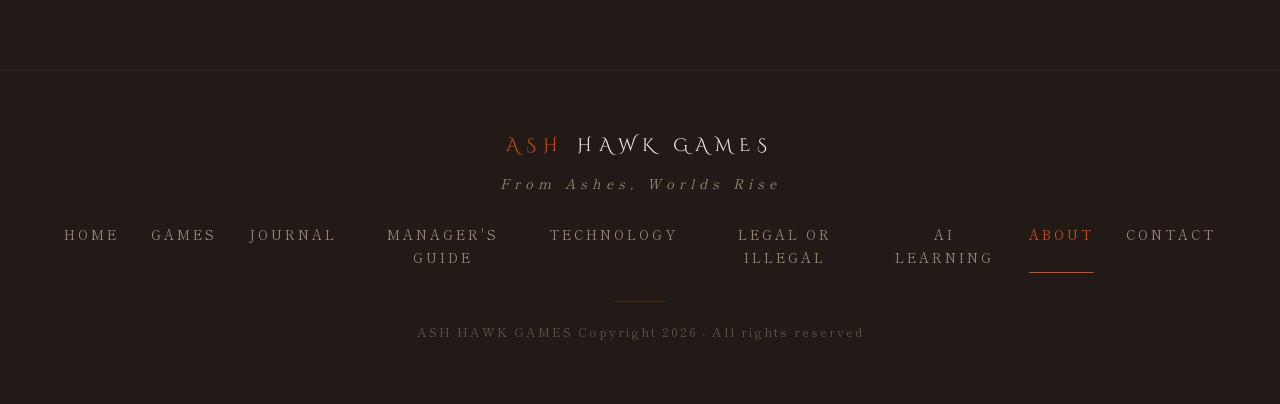
==== commit b77a3a7f: "final überprüfung vor abgabe" ====
--- a/about.html
+++ b/about.html
@@ -29,12 +29,14 @@
   </nav>
 </header>
 
-<section class="hero" style="min-height:56vh;">
-  <div class="hero-bg"></div>
-  <div class="hero-content">
-    <p class="hero-eyebrow">Studio Identity</p>
-    <h1 class="hero-title"><span class="accent">ASH</span> HAWK</h1>
-    <p class="hero-tagline">Forge stories. Honor craft. Rise again.</p>
+<section class="tech-hero">
+  <div class="tech-hero-bg"></div>
+  <div class="hero-circle"></div>
+  <div class="hero-circle-inner"></div>
+  <div class="tech-hero-content">
+    <p class="tech-badge">Studio Identity</p>
+    <h1 class="tech-main-title"><span class="accent">ASH</span> HAWK</h1>
+    <p class="tech-subtitle"><span>Forge</span> stories. <span>Honor</span> craft. <span>Rise</span> again.</p>
   </div>
 </section>
 
--- a/styles.css
+++ b/styles.css
@@ -7,10 +7,10 @@
 
 /* === VARIABLES === */
 :root {
-  --black:      #100c0a;
-  --deep:       #171110;
-  --dark:       #211816;
-  --ash-dark:   #2a1f1b;
+  --black:      #221b17;
+  --deep:       #2c231e;
+  --dark:       #362b25;
+  --ash-dark:   #40342d;
   --ash:        #3a2c26;
   --ember:      #d14b13;
   --ember-light:#f47b2a;
@@ -49,12 +49,12 @@
   position: fixed;
   inset: 0;
   background:
-    linear-gradient(to bottom, rgba(16,12,10,0.72), rgba(16,12,10,0.82)),
+    linear-gradient(to bottom, rgba(34,27,23,0.55), rgba(34,27,23,0.68)),
     url("assets/red-and-black-japanese-scenery-painting.jpg");
   background-size: cover, cover;
   background-position: center, center;
   background-repeat: no-repeat;
-  opacity: 0.66;
+  opacity: 0.55;
   z-index: -2;
   pointer-events: none;
 }
@@ -64,7 +64,7 @@
   position: fixed;
   inset: 0;
   background:
-    radial-gradient(ellipse 74% 60% at 50% 42%, rgba(209,75,19,0.14), transparent 68%),
+    radial-gradient(ellipse 74% 60% at 50% 42%, rgba(209,75,19,0.10), transparent 68%),
     repeating-linear-gradient(
       90deg,
       rgba(255,255,255,0.012) 0px,
@@ -103,7 +103,7 @@
 }
 
 header.scrolled {
-  background: rgba(16,12,10,0.78);
+  background: rgba(34,27,23,0.78);
   backdrop-filter: blur(14px);
   -webkit-backdrop-filter: blur(14px);
   border-bottom: 1px solid rgba(209,75,19,0.32);
@@ -134,7 +134,7 @@
 
 nav a {
   font-family: var(--font-jp);
-  font-size: 0.78rem;
+  font-size: 0.85rem;
   letter-spacing: 3px;
   text-transform: uppercase;
   color: var(--silver);
@@ -174,7 +174,7 @@
   background:
     radial-gradient(ellipse 55% 65% at 50% 55%, rgba(212,88,10,0.09) 0%, transparent 65%),
     radial-gradient(ellipse 25% 30% at 50% 48%, rgba(140,26,26,0.07) 0%, transparent 55%),
-    radial-gradient(ellipse 80% 50% at 50% 100%, rgba(8,6,4,1) 0%, transparent 60%),
+    radial-gradient(ellipse 80% 50% at 50% 100%, rgba(34,27,23,0.85) 0%, transparent 60%),
     repeating-linear-gradient(
       90deg,
       rgba(255,255,255,0.015) 0px,
@@ -190,13 +190,13 @@
   inset: 0;
   z-index: 1;
   background-image:
-    linear-gradient(to bottom, rgba(16,12,10,0.14) 0%, rgba(16,12,10,0.42) 58%, rgba(16,12,10,0.72) 100%),
+    linear-gradient(to bottom, rgba(34,27,23,0.10) 0%, rgba(34,27,23,0.30) 58%, rgba(34,27,23,0.55) 100%),
     radial-gradient(ellipse 68% 60% at 50% 44%, rgba(244,123,42,0.18) 0%, rgba(244,123,42,0.05) 58%, transparent 78%),
     url("assets/red-and-black-japanese-scenery-painting.jpg");
   background-size: cover, cover, cover;
   background-position: center, center, center 44%;
   background-repeat: no-repeat;
-  filter: saturate(1.12) contrast(1.04) brightness(0.9);
+  filter: saturate(1.12) contrast(1.04) brightness(0.95);
   opacity: 1;
   animation: heroBgBreath 9s ease-in-out infinite;
 }
@@ -208,7 +208,7 @@
   right: 0;
   bottom: 0;
   height: 34%;
-  background: linear-gradient(to bottom, rgba(16,12,10,0), rgba(16,12,10,0.5) 56%, rgba(16,12,10,0.7) 100%);
+  background: linear-gradient(to bottom, rgba(34,27,23,0), rgba(34,27,23,0.35) 56%, rgba(34,27,23,0.55) 100%);
 }
 
 .hero-fire-glow {
@@ -458,7 +458,7 @@
 
 .scroll-text {
   font-family: var(--font-jp);
-  font-size: 0.6rem;
+  font-size: 0.7rem;
   letter-spacing: 4px;
   color: var(--muted);
   text-transform: uppercase;
@@ -553,10 +553,10 @@
 
 /* === CARDS === */
 .card {
-  background: rgba(33,24,22,0.78);
+  background: rgba(54,43,37,0.78);
   padding: 28px 34px;
   margin-bottom: 16px;
-  border: 1px solid rgba(46,40,32,0.9);
+  border: 1px solid rgba(100,85,72,0.9);
   border-radius: 2px;
   color: var(--silver);
   font-size: 1.3rem;
@@ -601,8 +601,8 @@
 }
 
 .pillar-card {
-  background: rgba(33,24,22,0.78);
-  border: 1px solid rgba(46,40,32,0.9);
+  background: rgba(54,43,37,0.78);
+  border: 1px solid rgba(100,85,72,0.9);
   padding: 22px 18px;
   text-align: center;
   transition: var(--trans);
@@ -641,7 +641,7 @@
 }
 
 .samurai-card {
-  background: rgba(33,24,22,0.8);
+  background: rgba(54,43,37,0.8);
   border: 1px solid rgba(212,88,10,0.22);
   padding: 22px 18px;
   transition: var(--trans);
@@ -677,11 +677,11 @@
   margin-bottom: 10px;
 }
 
-.samurai-text {
-  color: var(--silver);
-  font-size: 1.2rem;
-  line-height: 1.7;
-}
+    .samurai-text {
+      color: var(--silver);
+      font-size: 1.3rem;
+      line-height: 1.7;
+    }
 
 .skills-matrix-wrap {
   margin-top: 18px;
@@ -691,14 +691,14 @@
 .skills-matrix {
   width: 100%;
   border-collapse: collapse;
-  border: 1px solid rgba(46,40,32,0.9);
+  border: 1px solid rgba(100,85,72,0.9);
   min-width: 640px;
-  background: rgba(33,24,22,0.84);
+  background: rgba(54,43,37,0.84);
 }
 
 .skills-matrix th,
 .skills-matrix td {
-  border: 1px solid rgba(46,40,32,0.9);
+  border: 1px solid rgba(100,85,72,0.9);
   padding: 14px 16px;
   text-align: left;
   vertical-align: top;
@@ -710,7 +710,7 @@
   letter-spacing: 2px;
   color: var(--cream);
   text-transform: uppercase;
-  background: rgba(45,33,28,0.9);
+  background: rgba(78,60,52,0.9);
 }
 
 .skills-matrix td {
@@ -749,7 +749,7 @@
 .game-badge {
   display: inline-block;
   font-family: var(--font-jp);
-  font-size: 0.68rem;
+  font-size: 0.78rem;
   letter-spacing: 6px;
   color: var(--ember);
   border: 1px solid rgba(212,88,10,0.35);
@@ -788,7 +788,7 @@
 
 .genre-tag {
   font-family: var(--font-jp);
-  font-size: 0.7rem;
+  font-size: 0.8rem;
   letter-spacing: 4px;
   padding: 6px 18px;
   border: 1px solid rgba(154,144,128,0.25);
@@ -804,14 +804,14 @@
   gap: 12px;
 }
 
-.feature-list li {
-  display: flex;
-  align-items: flex-start;
-  gap: 14px;
-  color: var(--silver);
-  font-size: 1rem;
-  line-height: 1.6;
-}
+    .feature-list li {
+      display: flex;
+      align-items: flex-start;
+      gap: 14px;
+      color: var(--silver);
+      font-size: 1.15rem;
+      line-height: 1.6;
+    }
 
 .feature-list li::before {
   content: '鷹';
@@ -831,9 +831,9 @@
 }
 
 .brand-card {
-  background: rgba(33,24,22,0.8);
+  background: rgba(54,43,37,0.8);
   padding: 30px;
-  border: 1px solid rgba(46,40,32,0.9);
+  border: 1px solid rgba(100,85,72,0.9);
   border-radius: 2px;
   transition: var(--trans);
 }
@@ -846,7 +846,7 @@
 
 .brand-card-label {
   font-family: var(--font-jp);
-  font-size: 0.65rem;
+  font-size: 0.78rem;
   letter-spacing: 5px;
   color: var(--ember);
   text-transform: uppercase;
@@ -874,9 +874,9 @@
 }
 
 .team-card {
-  background: rgba(33,24,22,0.8);
+  background: rgba(54,43,37,0.8);
   padding: 36px;
-  border: 1px solid rgba(46,40,32,0.9);
+  border: 1px solid rgba(100,85,72,0.9);
   border-radius: 2px;
   transition: var(--trans);
   position: relative;
@@ -903,7 +903,7 @@
   height: 74px;
   border-radius: 50%;
   border: 1px solid rgba(212,88,10,0.45);
-  background: radial-gradient(circle at 30% 30%, rgba(244,123,42,0.3), rgba(33,24,22,0.94));
+  background: radial-gradient(circle at 30% 30%, rgba(244,123,42,0.3), rgba(54,43,37,0.94));
   color: var(--cream);
   font-family: var(--font-title);
   font-size: 1.3rem;
@@ -956,7 +956,7 @@
 
 .skill-pill {
   font-family: var(--font-jp);
-  font-size: 0.65rem;
+  font-size: 0.78rem;
   letter-spacing: 2px;
   padding: 4px 14px;
   border: 1px solid rgba(212,88,10,0.25);
@@ -979,9 +979,9 @@
 }
 
 .contact-block {
-  background: rgba(33,24,22,0.8);
+  background: rgba(54,43,37,0.8);
   padding: 32px;
-  border: 1px solid rgba(46,40,32,0.9);
+  border: 1px solid rgba(100,85,72,0.9);
   transition: var(--trans);
 }
 
@@ -991,7 +991,7 @@
 
 .contact-label {
   font-family: var(--font-jp);
-  font-size: 0.65rem;
+  font-size: 0.78rem;
   letter-spacing: 5px;
   color: var(--ember);
   text-transform: uppercase;
@@ -1014,7 +1014,7 @@
 
 .contact-note {
   font-family: var(--font-jp);
-  font-size: 0.75rem;
+  font-size: 0.85rem;
   color: var(--silver);
   margin-top: 8px;
   letter-spacing: 1px;
@@ -1030,7 +1030,7 @@
 
 .keyword {
   font-family: var(--font-jp);
-  font-size: 0.72rem;
+  font-size: 0.8rem;
   letter-spacing: 3px;
   padding: 6px 18px;
   border: 1px solid rgba(154,144,128,0.25);
@@ -1041,7 +1041,7 @@
 .slogan-card {
   text-align: center;
   padding: 48px 40px;
-  background: rgba(33,24,22,0.8);
+  background: rgba(54,43,37,0.8);
   border: 1px solid rgba(212,88,10,0.2);
   position: relative;
   overflow: hidden;
@@ -1078,7 +1078,7 @@
   padding: 60px 64px;
   text-align: center;
   border-top: 1px solid rgba(212,88,10,0.14);
-  background: rgba(18,13,11,0.86);
+  background: rgba(34,27,23,0.86);
 }
 
 .footer-logo {
@@ -1093,7 +1093,7 @@
 
 .footer-tagline {
   font-family: var(--font-jp);
-  font-size: 0.75rem;
+  font-size: 0.85rem;
   letter-spacing: 5px;
   color: var(--muted);
   font-style: italic;
@@ -1109,7 +1109,7 @@
 
 .footer-nav a {
   font-family: var(--font-jp);
-  font-size: 0.72rem;
+  font-size: 0.82rem;
   letter-spacing: 3px;
   color: var(--muted);
   text-decoration: none;
@@ -1126,9 +1126,9 @@
 
 .footer-copy {
   font-family: var(--font-jp);
-  font-size: 0.65rem;
+  font-size: 0.78rem;
   letter-spacing: 2px;
-  color: rgba(90,80,64,0.6);
+  color: rgba(120,105,85,0.7);
 }
 
 /* === RESPONSIVE === */
@@ -1153,7 +1153,7 @@
   }
   .site-logo { width: clamp(112px, 28vw, 148px); }
   nav { gap: 18px; }
-  nav a { font-size: 0.7rem; letter-spacing: 2px; }
+  nav a { font-size: 0.78rem; letter-spacing: 2px; }
   .hero-circle { width: 260px; height: 260px; }
   .hero-circle-inner { width: 200px; height: 200px; }
   .hero-phoenix-figure { width: min(380px, 88vw); bottom: 80px; }
@@ -1188,7 +1188,7 @@
     .guide-badge {
       display: inline-block;
       font-family: var(--font-jp);
-      font-size: 0.65rem;
+      font-size: 0.78rem;
       letter-spacing: 6px;
       color: var(--ember);
       border: 1px solid rgba(212,88,10,0.35);
@@ -1222,11 +1222,11 @@
       max-width: 800px;
       margin: 0 auto 20px;
       padding: 32px 36px;
-      background: rgba(33,24,22,0.8);
-      border: 1px solid rgba(46,40,32,0.9);
+      background: rgba(54,43,37,0.8);
+      border: 1px solid rgba(100,85,72,0.9);
       border-left: 3px solid var(--ember);
       color: var(--silver);
-      font-size: 1.2rem;
+      font-size: 1.3rem;
       line-height: 1.8;
     }
     .guide-intro b { color: var(--ember-light); }
@@ -1250,8 +1250,8 @@
     }
 
     .expect-card {
-      background: rgba(33,24,22,0.8);
-      border: 1px solid rgba(46,40,32,0.9);
+      background: rgba(54,43,37,0.8);
+      border: 1px solid rgba(100,85,72,0.9);
       padding: 28px 24px;
       transition: var(--trans);
       position: relative;
@@ -1280,13 +1280,13 @@
       margin-bottom: 4px;
     }
     .expect-kanji .trans {
-      font-size: 0.65rem;
+      font-size: 0.78rem;
       color: var(--muted);
       letter-spacing: 2px;
     }
     .expect-title {
       font-family: var(--font-jp);
-      font-size: 1rem;
+      font-size: 1.15rem;
       color: var(--cream);
       letter-spacing: 2px;
       text-transform: uppercase;
@@ -1294,8 +1294,8 @@
     }
     .expect-text {
       color: var(--silver);
-      font-size: 1rem;
-      line-height: 1.65;
+      font-size: 1.25rem;
+      line-height: 1.7;
     }
 
     .ways-list {
@@ -1305,8 +1305,8 @@
       margin-top: 16px;
     }
     .way-item {
-      background: rgba(33,24,22,0.8);
-      border: 1px solid rgba(46,40,32,0.9);
+      background: rgba(54,43,37,0.8);
+      border: 1px solid rgba(100,85,72,0.9);
       padding: 24px 28px;
       display: flex;
       align-items: flex-start;
@@ -1328,15 +1328,15 @@
     }
     .way-content h4 {
       font-family: var(--font-jp);
-      font-size: 1rem;
+      font-size: 1.15rem;
       color: var(--cream);
       letter-spacing: 2px;
       margin-bottom: 6px;
     }
     .way-content p {
       color: var(--silver);
-      font-size: 1rem;
-      line-height: 1.65;
+      font-size: 1.25rem;
+      line-height: 1.7;
     }
 
     .guide-closing {
@@ -1344,7 +1344,7 @@
       margin: 0 auto;
       padding: 40px 36px;
       text-align: center;
-      background: rgba(33,24,22,0.8);
+      background: rgba(54,43,37,0.8);
       border: 1px solid rgba(212,88,10,0.2);
       position: relative;
     }
@@ -1386,7 +1386,7 @@
       background:
         radial-gradient(ellipse 45% 55% at 50% 48%, rgba(212,88,10,0.16) 0%, transparent 62%),
         radial-gradient(ellipse 70% 55% at 50% 70%, rgba(159,42,32,0.12) 0%, transparent 68%),
-        linear-gradient(180deg, rgba(10,8,8,0.2), var(--black));
+        linear-gradient(180deg, rgba(34,27,23,0.15), var(--black));
     }
     .tech-hero-content {
       position: relative;
@@ -1399,11 +1399,11 @@
     .tech-badge {
       display: inline-block;
       font-family: var(--font-jp);
-      font-size: 0.65rem;
-      letter-spacing: 6px;
-      color: var(--ember);
-      border: 1px solid rgba(212,88,10,0.35);
-      padding: 6px 20px;
+      font-size: 0.85rem;
+      letter-spacing: 4px;
+      color: var(--ember-light);
+      border: 1px solid rgba(244,123,42,0.4);
+      padding: 7px 22px;
       margin-bottom: 24px;
       text-transform: uppercase;
     }
@@ -1430,8 +1430,8 @@
       max-width: 880px;
       margin: 0 auto;
       padding: 36px;
-      background: rgba(33,24,22,0.82);
-      border: 1px solid rgba(46,40,32,0.9);
+      background: rgba(54,43,37,0.82);
+      border: 1px solid rgba(100,85,72,0.9);
       border-left: 3px solid var(--ember);
       position: relative;
     }
@@ -1479,8 +1479,8 @@
       margin: 18px auto 0;
     }
     .swot-tile {
-      background: rgba(33,24,22,0.72);
-      border: 1px solid rgba(46,40,32,0.9);
+      background: rgba(54,43,37,0.72);
+      border: 1px solid rgba(100,85,72,0.9);
       padding: 18px 16px;
       text-align: center;
       transition: var(--trans);
@@ -1499,7 +1499,7 @@
     }
     .swot-label {
       font-family: var(--font-jp);
-      font-size: 0.66rem;
+      font-size: 0.78rem;
       letter-spacing: 2px;
       color: var(--muted);
       text-transform: uppercase;
@@ -1509,7 +1509,7 @@
       margin: 0 auto;
       padding: 34px 32px;
       text-align: center;
-      background: rgba(33,24,22,0.8);
+      background: rgba(54,43,37,0.8);
       border: 1px solid rgba(212,88,10,0.2);
       position: relative;
     }
